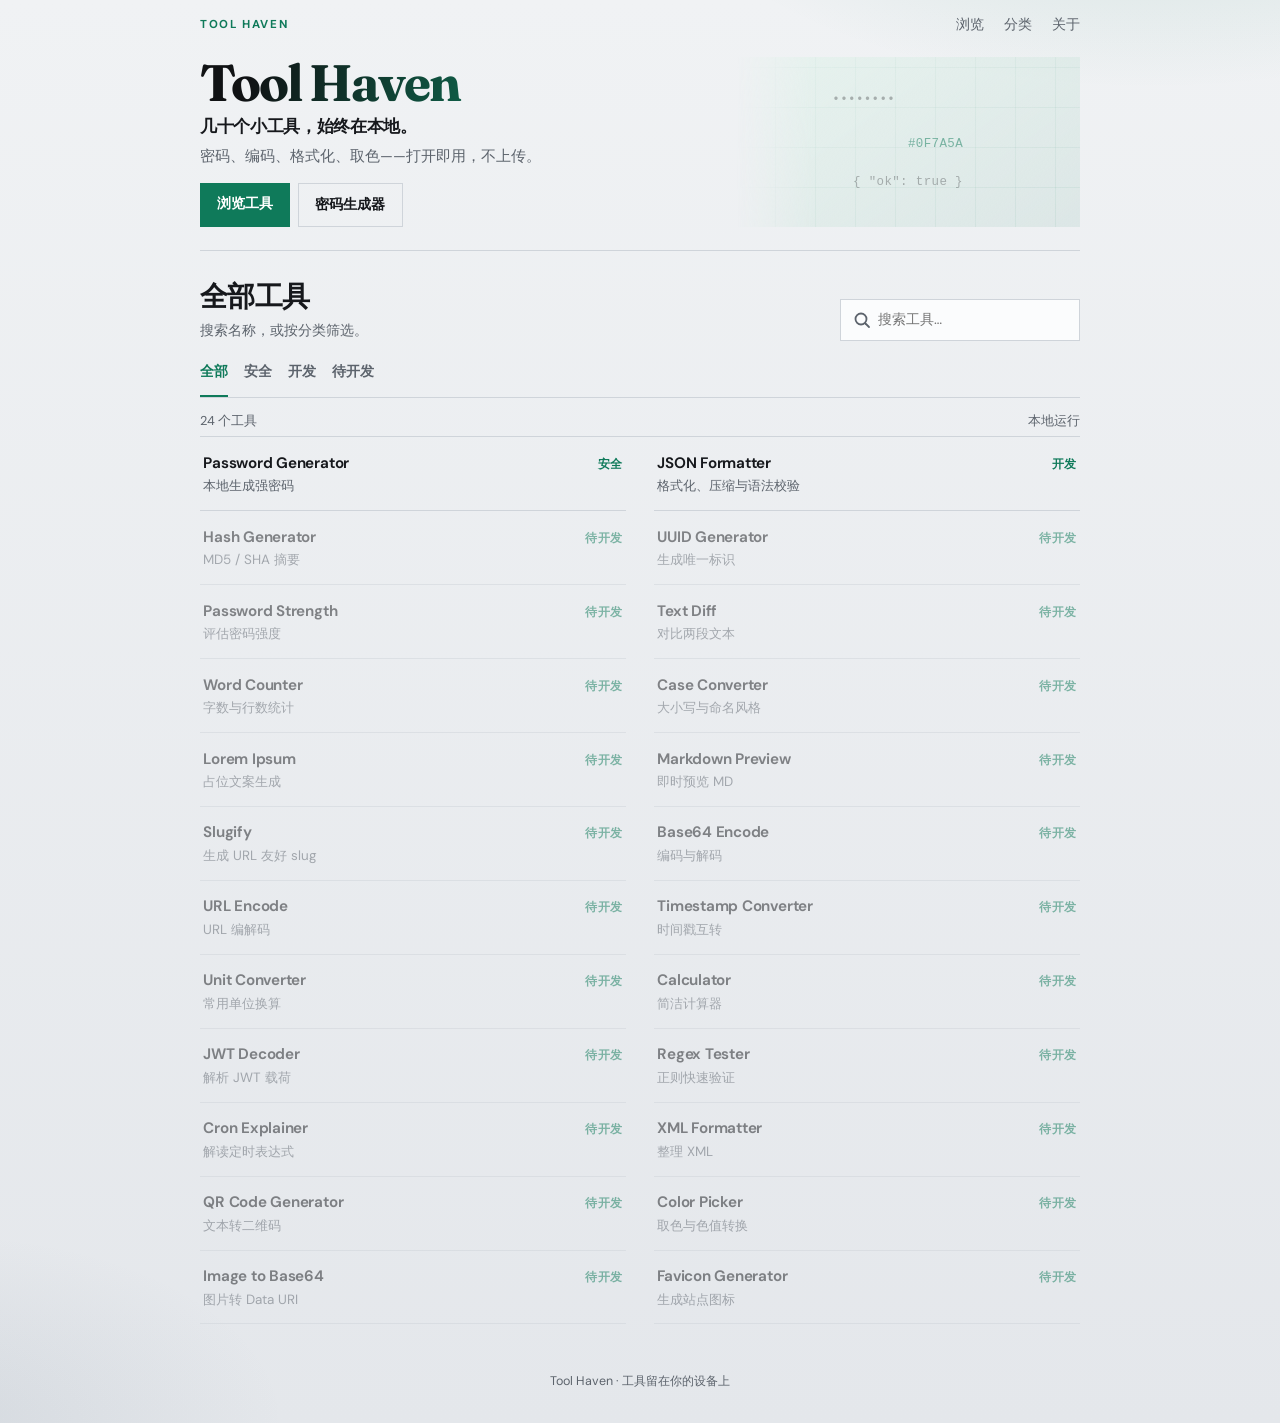
==== index.html @ 1731b3da "Initial commit: Tool Haven local utility suite. Ship homepage catalog with password generator and JS" ====
﻿<!DOCTYPE html>
<html lang="zh-CN">
<head>
  <meta charset="UTF-8" />
  <meta name="viewport" content="width=device-width, initial-scale=1" />
  <meta name="description" content="Tool Haven — 本地运行的小工具合集：密码生成、编码转换、格式化等。浏览器内完成，不上传数据。" />
  <title>Tool Haven — 本地小工具合集</title>
  <link rel="preconnect" href="https://fonts.googleapis.com" />
  <link rel="preconnect" href="https://fonts.gstatic.com" crossorigin />
  <link href="https://fonts.googleapis.com/css2?family=DM+Sans:opsz,wght@9..40,400;9..40,500;9..40,600;9..40,700&family=Fraunces:opsz,wght@9..144,500;9..144,600;9..144,700&display=swap" rel="stylesheet" />
  <style>
    :root {
      --bg: #f0f2f4;
      --bg-deep: #e4e7eb;
      --ink: #16181c;
      --muted: #5c636c;
      --line: #cfd4da;
      --surface: #fbfcfd;
      --accent: #0f7a5a;
      --accent-soft: #e3f3ec;
      --warn: #9a3b2f;
      --brand-grad: linear-gradient(105deg, #101214 10%, #0f7a5a 70%, #2bb88a 100%);
      --font-display: "Fraunces", Georgia, serif;
      --font-body: "DM Sans", "Segoe UI", sans-serif;
      --ease: cubic-bezier(0.22, 1, 0.36, 1);
      --max: 880px;
      --tool-max: 560px;
      --tool-max-wide: 880px;
    }

    * { box-sizing: border-box; }

    body {
      margin: 0;
      min-height: 100vh;
      font-family: var(--font-body);
      color: var(--ink);
      background:
        radial-gradient(900px 420px at 90% -10%, rgba(15, 122, 90, 0.14), transparent 55%),
        radial-gradient(700px 380px at -5% 100%, rgba(80, 100, 120, 0.1), transparent 50%),
        linear-gradient(180deg, var(--bg) 0%, var(--bg-deep) 100%);
      line-height: 1.5;
    }

    a { color: inherit; text-decoration: none; }

    .shell {
      width: min(100% - 2rem, var(--max));
      margin: 0 auto;
    }

    .shell--tool {
      width: min(100% - 2rem, var(--tool-max));
    }

    .shell--tool-wide {
      width: min(100% - 2rem, var(--tool-max-wide));
    }

    .nav {
      display: flex;
      align-items: center;
      justify-content: space-between;
      gap: 1rem;
      padding: 0.9rem 0 0.35rem;
    }

    .nav-brand {
      font-size: 0.72rem;
      font-weight: 700;
      letter-spacing: 0.14em;
      text-transform: uppercase;
      color: var(--accent);
    }

    .nav-links {
      display: flex;
      gap: 1.25rem;
      color: var(--muted);
      font-size: 0.88rem;
      font-weight: 500;
    }

    .nav-links a:hover { color: var(--ink); }

    .hero {
      display: grid;
      grid-template-columns: 1.2fr 0.8fr;
      gap: 1.25rem;
      align-items: center;
      padding: 1rem 0 1.4rem;
      border-bottom: 1px solid var(--line);
    }

    .hero-brand {
      margin: 0 0 0.35rem;
      font-family: var(--font-display);
      font-weight: 700;
      font-size: clamp(2.3rem, 5.2vw, 3.2rem);
      letter-spacing: -0.04em;
      line-height: 1;
      background: var(--brand-grad);
      -webkit-background-clip: text;
      background-clip: text;
      color: transparent;
    }

    .hero-line {
      margin: 0 0 0.4rem;
      font-size: 1.05rem;
      font-weight: 600;
      letter-spacing: -0.02em;
    }

    .hero-sub {
      margin: 0 0 0.95rem;
      max-width: 38ch;
      color: var(--muted);
      font-size: 0.92rem;
    }

    .cta-row {
      display: flex;
      flex-wrap: wrap;
      gap: 0.5rem;
    }

    .btn {
      appearance: none;
      border: 0;
      font-family: var(--font-body);
      font-weight: 600;
      font-size: 0.9rem;
      cursor: pointer;
      padding: 0.65rem 1.05rem;
      display: inline-block;
      transition: background 0.2s ease, border-color 0.2s ease, filter 0.15s ease, color 0.15s ease;
    }

    .btn-primary {
      background: var(--accent);
      color: #fff;
    }

    .btn-primary:hover { filter: brightness(0.93); }

    .btn-ghost {
      background: transparent;
      color: var(--ink);
      border: 1px solid var(--line);
    }

    .btn-ghost:hover {
      background: var(--accent-soft);
      border-color: rgba(15, 122, 90, 0.35);
    }

    .hero-visual {
      position: relative;
      min-height: 128px;
      align-self: stretch;
      pointer-events: none;
      background:
        linear-gradient(145deg, rgba(227, 243, 236, 0.7), rgba(15, 122, 90, 0.08)),
        repeating-linear-gradient(90deg, transparent, transparent 39px, rgba(15, 122, 90, 0.07) 39px, rgba(15, 122, 90, 0.07) 40px),
        repeating-linear-gradient(0deg, transparent, transparent 39px, rgba(15, 122, 90, 0.07) 39px, rgba(15, 122, 90, 0.07) 40px);
      mask-image: linear-gradient(90deg, transparent, #000 22%);
      -webkit-mask-image: linear-gradient(90deg, transparent, #000 22%);
    }

    .glyph {
      position: absolute;
      font-family: ui-monospace, Menlo, Consolas, monospace;
      font-size: 0.78rem;
      letter-spacing: 0.03em;
      color: rgba(22, 24, 28, 0.3);
    }

    .glyph-a { top: 20%; left: 28%; }
    .glyph-b { top: 46%; left: 50%; color: rgba(15, 122, 90, 0.5); }
    .glyph-c { top: 68%; left: 34%; }

    .catalog { padding: 1.5rem 0 3rem; }

    .catalog-head {
      display: flex;
      flex-wrap: wrap;
      align-items: end;
      justify-content: space-between;
      gap: 0.75rem 1.25rem;
      margin-bottom: 1rem;
    }

    .catalog-head h2 {
      margin: 0 0 0.2rem;
      font-family: var(--font-display);
      font-size: clamp(1.45rem, 2.8vw, 1.75rem);
      font-weight: 600;
      letter-spacing: -0.02em;
    }

    .catalog-head p {
      margin: 0;
      color: var(--muted);
      font-size: 0.9rem;
    }

    .search {
      width: min(100%, 240px);
      border: 1px solid var(--line);
      background: var(--surface);
      padding: 0.6rem 0.85rem 0.6rem 2.3rem;
      font: inherit;
      font-size: 0.9rem;
      color: var(--ink);
      outline: none;
      background-image: url("data:image/svg+xml,%3Csvg xmlns='http://www.w3.org/2000/svg' width='18' height='18' fill='none' stroke='%235c636c' stroke-width='1.8' stroke-linecap='round'%3E%3Ccircle cx='8' cy='8' r='5.5'/%3E%3Cpath d='M12.5 12.5 16 16'/%3E%3C/svg%3E");
      background-repeat: no-repeat;
      background-position: 0.75rem center;
    }

    .search:focus { border-color: var(--accent); }

    .filters {
      display: flex;
      flex-wrap: wrap;
      gap: 0.15rem 1rem;
      margin-bottom: 0.85rem;
      border-bottom: 1px solid var(--line);
      padding-bottom: 0.65rem;
    }

    .filter {
      appearance: none;
      border: 0;
      background: transparent;
      padding: 0.25rem 0;
      font: inherit;
      font-size: 0.88rem;
      font-weight: 600;
      color: var(--muted);
      cursor: pointer;
      position: relative;
    }

    .filter:hover { color: var(--ink); }
    .filter.is-active { color: var(--accent); }
    .filter.is-active::after {
      content: "";
      position: absolute;
      left: 0;
      right: 0;
      bottom: -0.65rem;
      height: 2px;
      background: var(--accent);
    }

    .meta {
      display: flex;
      justify-content: space-between;
      color: var(--muted);
      font-size: 0.8rem;
      margin-bottom: 0.35rem;
    }

    .tool-grid {
      display: grid;
      grid-template-columns: 1fr 1fr;
      column-gap: 1.75rem;
      border-top: 1px solid var(--line);
    }

    .tool {
      display: grid;
      grid-template-columns: 1fr auto;
      gap: 0.35rem 0.75rem;
      align-items: baseline;
      padding: 0.85rem 0.2rem;
      border-bottom: 1px solid var(--line);
      transition: background 0.15s ease, padding-left 0.2s var(--ease);
      cursor: pointer;
      background: transparent;
      border-left: 0;
      border-right: 0;
      border-top: 0;
      width: 100%;
      text-align: left;
      font: inherit;
      color: inherit;
    }

    .tool:hover {
      background: rgba(227, 243, 236, 0.65);
      padding-left: 0.4rem;
    }

    .tool.is-soon {
      opacity: 0.5;
      cursor: default;
      pointer-events: none;
    }

    .tool-name {
      font-weight: 650;
      font-size: 0.95rem;
      letter-spacing: -0.015em;
    }

    .tool-desc {
      display: block;
      margin-top: 0.1rem;
      color: var(--muted);
      font-size: 0.84rem;
    }

    .tool-cat {
      font-size: 0.72rem;
      font-weight: 600;
      letter-spacing: 0.04em;
      text-transform: uppercase;
      color: var(--accent);
      white-space: nowrap;
    }

    .empty {
      display: none;
      padding: 2rem 0;
      text-align: center;
      color: var(--muted);
      border-bottom: 1px solid var(--line);
      grid-column: 1 / -1;
    }

    .empty.is-on { display: block; }

    footer {
      padding: 0 0 2rem;
      color: var(--muted);
      font-size: 0.78rem;
      text-align: center;
    }

    /* —— Password tool view —— */
    .view { display: none; }
    .view.is-active { display: block; }

    .tool-hero {
      padding: 1.25rem 0 1.5rem;
    }

    .tool-hero h1 {
      font-family: var(--font-display);
      font-weight: 700;
      font-size: clamp(2rem, 6vw, 2.6rem);
      letter-spacing: -0.03em;
      line-height: 1.05;
      margin: 0.35rem 0 0.55rem;
    }

    .tool-hero p {
      margin: 0;
      color: var(--muted);
      max-width: 36ch;
    }

    .back-link {
      display: inline-block;
      font-size: 0.85rem;
      font-weight: 600;
      color: var(--accent);
      margin-bottom: 0.25rem;
    }

    .back-link:hover { text-decoration: underline; }

    .output-row {
      display: grid;
      grid-template-columns: 1fr auto;
      gap: 0.5rem;
      margin-bottom: 1.5rem;
    }

    #passwordOut {
      width: 100%;
      min-height: 3.25rem;
      padding: 0.85rem 1rem;
      border: 1px solid var(--line);
      background: var(--surface);
      color: var(--ink);
      font-family: ui-monospace, "SFMono-Regular", Menlo, Consolas, monospace;
      font-size: clamp(0.95rem, 2.6vw, 1.1rem);
      letter-spacing: 0.03em;
      outline: none;
    }

    #passwordOut:focus { border-color: var(--accent); }

    .btn-copy {
      padding: 0 1.1rem;
      background: var(--surface);
      color: var(--ink);
      border: 1px solid var(--line);
      min-width: 5.25rem;
    }

    .btn-copy:hover { background: var(--accent-soft); }

    .btn-copy.is-success {
      background: var(--accent-soft);
      color: var(--accent);
      border-color: rgba(15, 122, 90, 0.35);
    }

    .controls { display: grid; gap: 1.25rem; }

    .control { display: grid; gap: 0.5rem; }

    .control-label {
      display: flex;
      justify-content: space-between;
      align-items: baseline;
      gap: 1rem;
      font-size: 0.9rem;
      color: var(--muted);
    }

    .control-label strong {
      color: var(--ink);
      font-weight: 600;
      font-variant-numeric: tabular-nums;
    }

    input[type="range"] {
      -webkit-appearance: none;
      appearance: none;
      width: 100%;
      height: 0.35rem;
      background: var(--line);
      outline: none;
    }

    input[type="range"]::-webkit-slider-thumb {
      -webkit-appearance: none;
      appearance: none;
      width: 1.1rem;
      height: 1.1rem;
      border-radius: 50%;
      background: var(--accent);
      border: 0;
      cursor: pointer;
    }

    input[type="range"]::-moz-range-thumb {
      width: 1.1rem;
      height: 1.1rem;
      border-radius: 50%;
      background: var(--accent);
      border: 0;
      cursor: pointer;
    }

    .options {
      display: grid;
      grid-template-columns: 1fr 1fr;
      gap: 0.35rem 1.25rem;
    }

    .option {
      display: flex;
      align-items: center;
      gap: 0.55rem;
      padding: 0.4rem 0;
      cursor: pointer;
      user-select: none;
      font-size: 0.95rem;
    }

    .option input {
      width: 1rem;
      height: 1rem;
      accent-color: var(--accent);
      margin: 0;
    }

    .error {
      min-height: 1.25rem;
      margin: 0;
      color: var(--warn);
      font-size: 0.875rem;
      opacity: 0;
    }

    .error.is-visible { opacity: 1; }

    .btn-generate {
      width: 100%;
      padding: 0.95rem 1.25rem;
      background: var(--accent);
      color: #fff;
      font-size: 1rem;
    }

    .btn-generate:hover { filter: brightness(0.93); }

    .hint {
      margin: 1rem 0 0;
      color: var(--muted);
      font-size: 0.85rem;
    }

    .faq { margin-top: 2.5rem; padding-bottom: 2rem; }

    .faq h2 {
      font-family: var(--font-display);
      font-size: 1.4rem;
      margin: 0 0 0.75rem;
      font-weight: 600;
    }

    details {
      border-top: 1px solid var(--line);
      padding: 0.85rem 0;
    }

    details:last-of-type { border-bottom: 1px solid var(--line); }

    summary {
      cursor: pointer;
      font-weight: 600;
      list-style: none;
      display: flex;
      justify-content: space-between;
      gap: 1rem;
      align-items: center;
    }

    summary::-webkit-details-marker { display: none; }

    summary::after {
      content: "+";
      color: var(--accent);
      font-size: 1.15rem;
    }

    details[open] summary::after { transform: rotate(45deg); }

    details p {
      margin: 0.6rem 0 0;
      color: var(--muted);
      font-size: 0.95rem;
    }

    /* —— JSON tool —— */
    .json-status {
      display: flex;
      align-items: center;
      justify-content: space-between;
      gap: 0.75rem;
      margin-bottom: 0.75rem;
      padding: 0.65rem 0.85rem;
      border: 1px solid var(--line);
      background: var(--surface);
      font-size: 0.9rem;
      font-weight: 600;
    }

    .json-status[data-state="ok"] {
      border-color: rgba(15, 122, 90, 0.35);
      background: var(--accent-soft);
      color: var(--accent);
    }

    .json-status[data-state="bad"] {
      border-color: rgba(154, 59, 47, 0.35);
      background: #f8ecea;
      color: var(--warn);
    }

    .json-status[data-state="idle"] {
      color: var(--muted);
      font-weight: 500;
    }

    .json-status-msg {
      overflow: hidden;
      text-overflow: ellipsis;
      white-space: nowrap;
      min-width: 0;
    }

    #jsonInput {
      display: block;
      width: 100%;
      min-height: 280px;
      padding: 0.9rem 1rem;
      border: 1px solid var(--line);
      background: var(--surface);
      color: var(--ink);
      font-family: ui-monospace, "SFMono-Regular", Menlo, Consolas, monospace;
      font-size: 0.9rem;
      line-height: 1.45;
      resize: vertical;
      outline: none;
    }

    #jsonInput:focus { border-color: var(--accent); }

    .json-actions {
      display: flex;
      flex-wrap: wrap;
      gap: 0.5rem;
      margin-top: 0.85rem;
    }

    .json-actions .btn { padding: 0.6rem 0.95rem; }

    .visually-hidden {
      position: absolute;
      width: 1px;
      height: 1px;
      overflow: hidden;
      clip: rect(0, 0, 0, 0);
      white-space: nowrap;
    }

    @media (max-width: 640px) {
      .hero { grid-template-columns: 1fr; }
      .hero-visual { min-height: 88px; order: -1; }
      .nav-links { display: none; }
      .tool-grid { grid-template-columns: 1fr; column-gap: 0; }
      .output-row { grid-template-columns: 1fr; }
      .options { grid-template-columns: 1fr; }
    }
  </style>
</head>
<body>
  <!-- HOME -->
  <div class="view is-active" id="view-home" data-view="home">
    <div class="shell">
      <nav class="nav" aria-label="主导航">
        <a class="nav-brand" href="#home">Tool Haven</a>
        <div class="nav-links">
          <a href="#catalog">浏览</a>
          <a href="#catalog">分类</a>
          <a href="#about">关于</a>
        </div>
      </nav>

      <header class="hero">
        <div>
          <h1 class="hero-brand">Tool Haven</h1>
          <p class="hero-line">几十个小工具，始终在本地。</p>
          <p class="hero-sub">密码、编码、格式化、取色——打开即用，不上传。</p>
          <div class="cta-row">
            <a class="btn btn-primary" href="#catalog">浏览工具</a>
            <a class="btn btn-ghost" href="#tool-password">密码生成器</a>
          </div>
        </div>
        <div class="hero-visual" aria-hidden="true">
          <span class="glyph glyph-a">••••••••</span>
          <span class="glyph glyph-b">#0F7A5A</span>
          <span class="glyph glyph-c">{ "ok": true }</span>
        </div>
      </header>

      <section class="catalog" id="catalog" aria-labelledby="catalog-title">
        <div class="catalog-head">
          <div>
            <h2 id="catalog-title">全部工具</h2>
            <p>搜索名称，或按分类筛选。</p>
          </div>
          <label for="q" class="visually-hidden">搜索</label>
          <input class="search" id="q" type="search" placeholder="搜索工具…" autocomplete="off" />
        </div>

        <div class="filters" role="tablist" aria-label="分类">
          <button type="button" class="filter is-active" data-cat="all">全部</button>
          <button type="button" class="filter" data-cat="security">安全</button>
          <button type="button" class="filter" data-cat="dev">开发</button>
          <button type="button" class="filter" data-cat="pending">待开发</button>
        </div>

        <div class="meta">
          <span id="countLabel">24 个工具</span>
          <span>本地运行</span>
        </div>

        <div class="tool-grid" id="list"></div>
        <div class="empty" id="empty">没有匹配的工具，换个关键词试试。</div>
      </section>

      <footer id="about">Tool Haven · 工具留在你的设备上</footer>
    </div>
  </div>

  <!-- PASSWORD TOOL -->
  <div class="view" id="view-password" data-view="password" hidden>
    <div class="shell shell--tool">
      <header class="tool-hero">
        <a class="back-link" href="#home">← 返回首页</a>
        <h1>Password Generator</h1>
        <p>在浏览器本地生成强密码，不会上传到任何服务器。</p>
      </header>

      <main aria-labelledby="pw-heading">
        <h2 id="pw-heading" class="visually-hidden">密码生成器</h2>

        <div class="output-row">
          <label class="visually-hidden" for="passwordOut">生成的密码</label>
          <input id="passwordOut" type="text" readonly value="" spellcheck="false" autocomplete="off" placeholder="密码将显示在这里" />
          <button type="button" class="btn btn-copy" id="copyBtn">复制</button>
        </div>

        <div class="controls">
          <div class="control">
            <div class="control-label">
              <span>长度</span>
              <strong id="lengthValue">16</strong>
            </div>
            <input type="range" id="length" min="4" max="32" value="16" aria-label="密码长度" />
          </div>

          <fieldset class="control" style="border:0;margin:0;padding:0;">
            <legend class="control-label" style="padding:0;">字符集</legend>
            <div class="options">
              <label class="option"><input type="checkbox" id="uppercase" checked /><span>大写</span></label>
              <label class="option"><input type="checkbox" id="lowercase" checked /><span>小写</span></label>
              <label class="option"><input type="checkbox" id="numbers" checked /><span>数字</span></label>
              <label class="option"><input type="checkbox" id="symbols" checked /><span>符号</span></label>
            </div>
          </fieldset>

          <div>
            <p class="error" id="error" role="alert"></p>
            <button type="button" class="btn btn-generate" id="generateBtn">生成密码</button>
          </div>
        </div>

        <p class="hint">使用 <code>crypto.getRandomValues</code> 生成安全随机数。</p>
      </main>

      <section class="faq">
        <h2>常见问题</h2>
        <details>
          <summary>密码会发送到服务器吗？</summary>
          <p>不会。生成与复制都在你的浏览器本地完成。</p>
        </details>
        <details>
          <summary>建议用多长？</summary>
          <p>一般账号建议 16 位以上，并混用多种字符集；每个网站使用不同密码。</p>
        </details>
      </section>
    </div>
  </div>

  <!-- JSON TOOL -->
  <div class="view" id="view-json" data-view="json" hidden>
    <div class="shell shell--tool-wide">
      <header class="tool-hero">
        <a class="back-link" href="#home">← 返回首页</a>
        <h1>JSON Formatter</h1>
        <p>本地格式化、压缩与语法校验，数据不离开浏览器。</p>
      </header>

      <main aria-labelledby="json-heading">
        <h2 id="json-heading" class="visually-hidden">JSON 格式化</h2>

        <div class="json-status" id="jsonStatus" data-state="idle" aria-live="polite">
          <span class="json-status-msg" id="jsonStatusMsg">请输入 JSON</span>
        </div>

        <label class="visually-hidden" for="jsonInput">JSON 内容</label>
        <textarea id="jsonInput" spellcheck="false" placeholder='在此粘贴 JSON… 例如 {"hello":"world"}'></textarea>

        <div class="json-actions">
          <button type="button" class="btn btn-ghost" id="jsonValidateBtn">校验</button>
          <button type="button" class="btn btn-primary" id="jsonFormatBtn">格式化</button>
          <button type="button" class="btn btn-ghost" id="jsonMinifyBtn">压缩</button>
          <button type="button" class="btn btn-ghost" id="jsonCopyBtn">复制</button>
          <button type="button" class="btn btn-ghost" id="jsonClearBtn">清空</button>
        </div>

        <p class="hint">仅支持标准 JSON（双引号、无尾逗号）。使用 <code>JSON.parse</code> 本地校验。</p>
      </main>

      <section class="faq">
        <h2>常见问题</h2>
        <details>
          <summary>数据会上传吗？</summary>
          <p>不会。解析与格式化都在浏览器本地完成。</p>
        </details>
        <details>
          <summary>为什么单引号或尾逗号算非法？</summary>
          <p>那是 JavaScript 对象写法，不是标准 JSON。接口与多数配置只接受标准 JSON。</p>
        </details>
        <details>
          <summary>空白算不算非法？</summary>
          <p>仅空白视为未输入，显示「请输入 JSON」，不报非法。</p>
        </details>
      </section>
    </div>
  </div>

  <script>
    (function () {
      var ROUTE_PREFIX = "tool-";
      var TITLE_HOME = "Tool Haven — 本地小工具合集";
      var TITLES = {
        password: "Tool Haven — Password Generator",
        json: "Tool Haven — JSON Formatter",
      };

      var tools = [
        { name: "Password Generator", desc: "本地生成强密码", cat: "security", live: true, route: "password" },
        { name: "JSON Formatter", desc: "格式化、压缩与语法校验", cat: "dev", live: true, route: "json" },
        { name: "Hash Generator", desc: "MD5 / SHA 摘要", cat: "pending" },
        { name: "UUID Generator", desc: "生成唯一标识", cat: "pending" },
        { name: "Password Strength", desc: "评估密码强度", cat: "pending" },
        { name: "Text Diff", desc: "对比两段文本", cat: "pending" },
        { name: "Word Counter", desc: "字数与行数统计", cat: "pending" },
        { name: "Case Converter", desc: "大小写与命名风格", cat: "pending" },
        { name: "Lorem Ipsum", desc: "占位文案生成", cat: "pending" },
        { name: "Markdown Preview", desc: "即时预览 MD", cat: "pending" },
        { name: "Slugify", desc: "生成 URL 友好 slug", cat: "pending" },
        { name: "Base64 Encode", desc: "编码与解码", cat: "pending" },
        { name: "URL Encode", desc: "URL 编解码", cat: "pending" },
        { name: "Timestamp Converter", desc: "时间戳互转", cat: "pending" },
        { name: "Unit Converter", desc: "常用单位换算", cat: "pending" },
        { name: "Calculator", desc: "简洁计算器", cat: "pending" },
        { name: "JWT Decoder", desc: "解析 JWT 载荷", cat: "pending" },
        { name: "Regex Tester", desc: "正则快速验证", cat: "pending" },
        { name: "Cron Explainer", desc: "解读定时表达式", cat: "pending" },
        { name: "XML Formatter", desc: "整理 XML", cat: "pending" },
        { name: "QR Code Generator", desc: "文本转二维码", cat: "pending" },
        { name: "Color Picker", desc: "取色与色值转换", cat: "pending" },
        { name: "Image to Base64", desc: "图片转 Data URI", cat: "pending" },
        { name: "Favicon Generator", desc: "生成站点图标", cat: "pending" },
      ];

      var labels = {
        security: "安全",
        dev: "开发",
        pending: "待开发",
      };

      var list = document.getElementById("list");
      var empty = document.getElementById("empty");
      var countLabel = document.getElementById("countLabel");
      var q = document.getElementById("q");
      var filters = Array.prototype.slice.call(document.querySelectorAll(".filter"));
      var views = {
        home: document.getElementById("view-home"),
        password: document.getElementById("view-password"),
        json: document.getElementById("view-json"),
      };
      var activeCat = "all";
      var passwordReady = false;
      var jsonReady = false;

      function routeHref(id) {
        return "#" + ROUTE_PREFIX + id;
      }

      function currentRoute() {
        var raw = (location.hash || "").replace(/^#/, "");
        if (raw === "password") return "password";
        if (raw === "json") return "json";
        if (raw.indexOf(ROUTE_PREFIX) === 0) {
          var id = raw.slice(ROUTE_PREFIX.length);
          if (views[id]) return id;
        }
        return "home";
      }

      function showView(name) {
        Object.keys(views).forEach(function (key) {
          var on = key === name;
          views[key].classList.toggle("is-active", on);
          views[key].hidden = !on;
        });
        document.title = TITLES[name] || TITLE_HOME;
        if (name === "password") ensurePasswordTool();
        if (name === "json") ensureJsonTool();
        if (name !== "home") window.scrollTo(0, 0);
      }

      function route() {
        showView(currentRoute());
      }

      function render() {
        var query = q.value.trim().toLowerCase();
        var filtered = tools.filter(function (t) {
          var hay = (t.name + " " + t.desc + " " + (labels[t.cat] || "")).toLowerCase();
          var catOk = activeCat === "all" || t.cat === activeCat;
          return catOk && (!query || hay.indexOf(query) !== -1);
        });

        countLabel.textContent = filtered.length + " 个工具";
        list.innerHTML = "";
        empty.classList.toggle("is-on", filtered.length === 0);
        if (!filtered.length) {
          list.appendChild(empty);
          return;
        }

        filtered.forEach(function (t) {
          var el = document.createElement(t.live ? "a" : "button");
          el.className = "tool" + (t.live ? "" : " is-soon");
          if (t.live && t.route) {
            el.href = routeHref(t.route);
          } else {
            el.type = "button";
            el.disabled = true;
          }
          el.innerHTML =
            '<div><span class="tool-name">' + t.name + "</span>" +
            '<span class="tool-desc">' + t.desc + "</span></div>" +
            '<span class="tool-cat">' + labels[t.cat] + "</span>";
          list.appendChild(el);
        });
      }

      filters.forEach(function (btn) {
        btn.addEventListener("click", function () {
          activeCat = btn.getAttribute("data-cat");
          filters.forEach(function (b) {
            b.classList.toggle("is-active", b === btn);
          });
          render();
        });
      });

      q.addEventListener("input", render);

      function ensurePasswordTool() {
        if (passwordReady) return;
        passwordReady = true;

        var UPPER = "ABCDEFGHIJKLMNOPQRSTUVWXYZ";
        var LOWER = "abcdefghijklmnopqrstuvwxyz";
        var NUMBERS = "0123456789";
        var SYMBOLS = "!@#$%^&*()-_=+[]{}|;:,.<>?/~";

        var lengthInput = document.getElementById("length");
        var lengthValue = document.getElementById("lengthValue");
        var passwordInput = document.getElementById("passwordOut");
        var generateBtn = document.getElementById("generateBtn");
        var copyBtn = document.getElementById("copyBtn");
        var errorEl = document.getElementById("error");
        var charsetToggles = {
          uppercase: document.getElementById("uppercase"),
          lowercase: document.getElementById("lowercase"),
          numbers: document.getElementById("numbers"),
          symbols: document.getElementById("symbols"),
        };
        var copyResetTimer = null;

        function setError(message) {
          errorEl.textContent = message || "";
          errorEl.classList.toggle("is-visible", Boolean(message));
        }

        function getCharset() {
          var pool = "";
          if (charsetToggles.uppercase.checked) pool += UPPER;
          if (charsetToggles.lowercase.checked) pool += LOWER;
          if (charsetToggles.numbers.checked) pool += NUMBERS;
          if (charsetToggles.symbols.checked) pool += SYMBOLS;
          return pool;
        }

        function secureRandomIndex(maxExclusive) {
          if (!window.crypto || typeof window.crypto.getRandomValues !== "function") {
            throw new Error("当前浏览器无法使用安全随机数。");
          }
          var limit = Math.floor(0x100000000 / maxExclusive) * maxExclusive;
          var buf = new Uint32Array(1);
          var value;
          do {
            window.crypto.getRandomValues(buf);
            value = buf[0];
          } while (value >= limit);
          return value % maxExclusive;
        }

        function generatePassword(length, pool) {
          var result = "";
          for (var i = 0; i < length; i += 1) {
            result += pool[secureRandomIndex(pool.length)];
          }
          return result;
        }

        function syncLengthDisplay() {
          lengthValue.textContent = lengthInput.value;
        }

        function onGenerate() {
          setError("");
          var pool = getCharset();
          if (!pool) {
            passwordInput.value = "";
            setError("请至少选择一种字符集。");
            return;
          }
          try {
            passwordInput.value = generatePassword(Number(lengthInput.value), pool);
          } catch (err) {
            passwordInput.value = "";
            setError(err.message || "生成失败。");
          }
        }

        async function onCopy() {
          var value = passwordInput.value;
          if (!value) {
            setError("请先生成密码再复制。");
            return;
          }
          try {
            if (navigator.clipboard && navigator.clipboard.writeText) {
              await navigator.clipboard.writeText(value);
            } else {
              passwordInput.focus();
              passwordInput.select();
              if (!document.execCommand("copy")) throw new Error("copy failed");
            }
            copyBtn.textContent = "已复制";
            copyBtn.classList.add("is-success");
            clearTimeout(copyResetTimer);
            copyResetTimer = setTimeout(function () {
              copyBtn.textContent = "复制";
              copyBtn.classList.remove("is-success");
            }, 1600);
            setError("");
          } catch (_) {
            setError("复制失败，请手动选择密码复制。");
          }
        }

        lengthInput.addEventListener("input", syncLengthDisplay);
        generateBtn.addEventListener("click", onGenerate);
        copyBtn.addEventListener("click", onCopy);
        Object.keys(charsetToggles).forEach(function (key) {
          charsetToggles[key].addEventListener("change", function () {
            if (getCharset()) setError("");
          });
        });

        syncLengthDisplay();
        onGenerate();
      }

      function ensureJsonTool() {
        if (jsonReady) return;
        jsonReady = true;

        var input = document.getElementById("jsonInput");
        var statusEl = document.getElementById("jsonStatus");
        var statusMsg = document.getElementById("jsonStatusMsg");
        var validateBtn = document.getElementById("jsonValidateBtn");
        var formatBtn = document.getElementById("jsonFormatBtn");
        var minifyBtn = document.getElementById("jsonMinifyBtn");
        var copyBtn = document.getElementById("jsonCopyBtn");
        var clearBtn = document.getElementById("jsonClearBtn");
        var debounceTimer = null;
        var copyResetTimer = null;

        function truncate(text, max) {
          if (!text) return "";
          text = String(text);
          return text.length > max ? text.slice(0, max - 1) + "…" : text;
        }

        function setStatus(state, message) {
          statusEl.setAttribute("data-state", state);
          statusMsg.textContent = message;
        }

        function parseInput() {
          var raw = input.value;
          if (!raw.trim()) {
            return { ok: false, empty: true };
          }
          try {
            return { ok: true, empty: false, value: JSON.parse(raw) };
          } catch (err) {
            return {
              ok: false,
              empty: false,
              error: truncate(err && err.message ? err.message : "解析失败", 120),
            };
          }
        }

        function validate() {
          var result = parseInput();
          if (result.empty) {
            setStatus("idle", "请输入 JSON");
            return result;
          }
          if (result.ok) {
            setStatus("ok", "合法 JSON");
          } else {
            setStatus("bad", "非法 JSON：" + result.error);
          }
          return result;
        }

        function onFormat() {
          var result = parseInput();
          if (result.empty) {
            setStatus("idle", "请输入 JSON");
            return;
          }
          if (!result.ok) {
            setStatus("bad", "非法 JSON：" + result.error + "（请先修复后再格式化）");
            return;
          }
          input.value = JSON.stringify(result.value, null, 2);
          setStatus("ok", "已格式化 · 合法 JSON");
        }

        function onMinify() {
          var result = parseInput();
          if (result.empty) {
            setStatus("idle", "请输入 JSON");
            return;
          }
          if (!result.ok) {
            setStatus("bad", "非法 JSON：" + result.error + "（请先修复后再压缩）");
            return;
          }
          input.value = JSON.stringify(result.value);
          setStatus("ok", "已压缩 · 合法 JSON");
        }

        async function onCopy() {
          var value = input.value;
          if (!value) {
            setStatus("idle", "没有可复制的内容");
            return;
          }
          try {
            if (navigator.clipboard && navigator.clipboard.writeText) {
              await navigator.clipboard.writeText(value);
            } else {
              input.focus();
              input.select();
              if (!document.execCommand("copy")) throw new Error("copy failed");
            }
            var prev = copyBtn.textContent;
            copyBtn.textContent = "已复制";
            copyBtn.classList.add("is-success");
            clearTimeout(copyResetTimer);
            copyResetTimer = setTimeout(function () {
              copyBtn.textContent = prev;
              copyBtn.classList.remove("is-success");
            }, 1600);
            validate();
          } catch (_) {
            setStatus("bad", "复制失败，请手动选择内容复制");
          }
        }

        function onClear() {
          input.value = "";
          setStatus("idle", "请输入 JSON");
          input.focus();
        }

        function scheduleValidate() {
          clearTimeout(debounceTimer);
          debounceTimer = setTimeout(validate, 300);
        }

        validateBtn.addEventListener("click", validate);
        formatBtn.addEventListener("click", onFormat);
        minifyBtn.addEventListener("click", onMinify);
        copyBtn.addEventListener("click", onCopy);
        clearBtn.addEventListener("click", onClear);
        input.addEventListener("input", scheduleValidate);
        validate();
      }

      window.addEventListener("hashchange", route);
      render();
      route();
    })();
  </script>
</body>
</html>
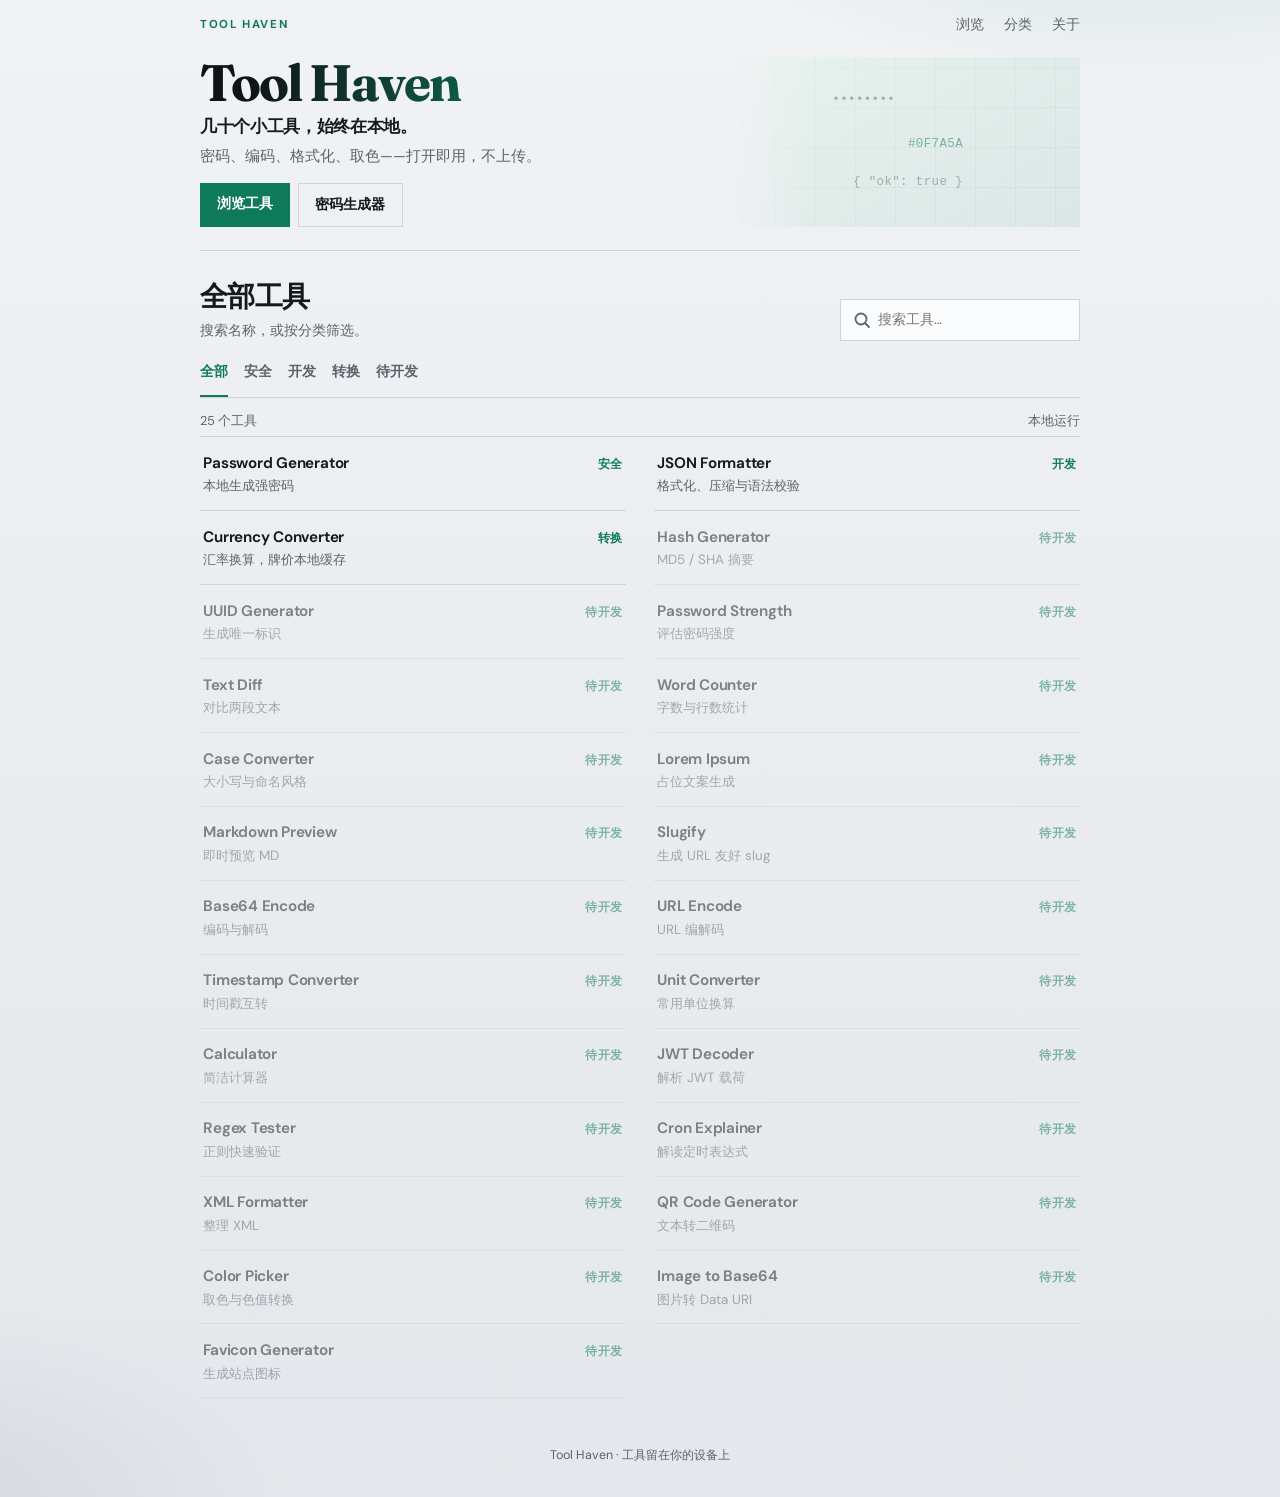
==== commit 6899e9ca: "Add currency converter and polish JSON action buttons. Fetch Frankfurter rates with localStorage cac" ====
--- a/index.html
+++ b/index.html
@@ -3,8 +3,10 @@
 <head>
   <meta charset="UTF-8" />
   <meta name="viewport" content="width=device-width, initial-scale=1" />
-  <meta name="description" content="Tool Haven — 本地运行的小工具合集：密码生成、编码转换、格式化等。浏览器内完成，不上传数据。" />
+  <meta name="description" content="Tool Haven — 本地运行的小工具合集：密码生成、JSON 格式化、汇率转换等。浏览器内完成，不上传敏感数据。" />
   <title>Tool Haven — 本地小工具合集</title>
+  <script async src="https://pagead2.googlesyndication.com/pagead/js/adsbygoogle.js?client=ca-pub-4072143748973107"
+     crossorigin="anonymous"></script>
   <link rel="preconnect" href="https://fonts.googleapis.com" />
   <link rel="preconnect" href="https://fonts.gstatic.com" crossorigin />
   <link href="https://fonts.googleapis.com/css2?family=DM+Sans:opsz,wght@9..40,400;9..40,500;9..40,600;9..40,700&family=Fraunces:opsz,wght@9..144,500;9..144,600;9..144,700&display=swap" rel="stylesheet" />
@@ -614,6 +616,70 @@
 
     .json-actions .btn { padding: 0.6rem 0.95rem; }
 
+    .fx-panel {
+      display: grid;
+      gap: 0.85rem;
+    }
+
+    .fx-row {
+      display: grid;
+      grid-template-columns: 1fr auto;
+      gap: 0.5rem;
+      align-items: stretch;
+    }
+
+    .fx-row input[type="text"],
+    .fx-row input[type="number"],
+    .fx-row select {
+      width: 100%;
+      min-height: 3.1rem;
+      padding: 0.75rem 0.9rem;
+      border: 1px solid var(--line);
+      background: var(--surface);
+      color: var(--ink);
+      font-family: var(--font-body);
+      font-size: 1.05rem;
+      outline: none;
+    }
+
+    .fx-row input:focus,
+    .fx-row select:focus {
+      border-color: var(--accent);
+    }
+
+    .fx-row select {
+      min-width: 7.5rem;
+      cursor: pointer;
+    }
+
+    .fx-swap-wrap {
+      display: flex;
+      justify-content: center;
+    }
+
+    .fx-meta {
+      display: flex;
+      flex-wrap: wrap;
+      align-items: center;
+      justify-content: space-between;
+      gap: 0.65rem 1rem;
+      margin-top: 0.35rem;
+      color: var(--muted);
+      font-size: 0.88rem;
+    }
+
+    .fx-meta[data-state="loading"] { color: var(--muted); }
+    .fx-meta[data-state="ok"] { color: var(--muted); }
+    .fx-meta[data-state="stale"] { color: #8a6a2f; }
+    .fx-meta[data-state="bad"] { color: var(--warn); }
+
+    .fx-actions {
+      display: flex;
+      flex-wrap: wrap;
+      gap: 0.5rem;
+      margin-top: 0.25rem;
+    }
+
     .visually-hidden {
       position: absolute;
       width: 1px;
@@ -630,6 +696,8 @@
       .tool-grid { grid-template-columns: 1fr; column-gap: 0; }
       .output-row { grid-template-columns: 1fr; }
       .options { grid-template-columns: 1fr; }
+      .fx-row { grid-template-columns: 1fr; }
+      .fx-row select { min-width: 0; }
     }
   </style>
 </head>
@@ -677,6 +745,7 @@
           <button type="button" class="filter is-active" data-cat="all">全部</button>
           <button type="button" class="filter" data-cat="security">安全</button>
           <button type="button" class="filter" data-cat="dev">开发</button>
+          <button type="button" class="filter" data-cat="convert">转换</button>
           <button type="button" class="filter" data-cat="pending">待开发</button>
         </div>
 
@@ -774,7 +843,7 @@
 
         <div class="json-actions">
           <button type="button" class="btn btn-ghost" id="jsonValidateBtn">校验</button>
-          <button type="button" class="btn btn-primary" id="jsonFormatBtn">格式化</button>
+          <button type="button" class="btn btn-ghost" id="jsonFormatBtn">格式化</button>
           <button type="button" class="btn btn-ghost" id="jsonMinifyBtn">压缩</button>
           <button type="button" class="btn btn-ghost" id="jsonCopyBtn">复制</button>
           <button type="button" class="btn btn-ghost" id="jsonClearBtn">清空</button>
@@ -801,6 +870,67 @@
     </div>
   </div>
 
+  <!-- CURRENCY TOOL -->
+  <div class="view" id="view-currency" data-view="currency" hidden>
+    <div class="shell shell--tool">
+      <header class="tool-hero">
+        <a class="back-link" href="#home">← 返回首页</a>
+        <h1>Currency Converter</h1>
+        <p>金额本地换算；仅在需要时拉取公开汇率表并缓存到本机。</p>
+      </header>
+
+      <main aria-labelledby="fx-heading">
+        <h2 id="fx-heading" class="visually-hidden">汇率转换</h2>
+
+        <div class="fx-panel">
+          <div class="fx-row">
+            <label class="visually-hidden" for="fxAmountFrom">源金额</label>
+            <input id="fxAmountFrom" type="text" inputmode="decimal" value="100" autocomplete="off" />
+            <label class="visually-hidden" for="fxFrom">源货币</label>
+            <select id="fxFrom" aria-label="源货币"></select>
+          </div>
+
+          <div class="fx-swap-wrap">
+            <button type="button" class="btn btn-ghost" id="fxSwapBtn" aria-label="互换货币">⇄ 互换</button>
+          </div>
+
+          <div class="fx-row">
+            <label class="visually-hidden" for="fxAmountTo">目标金额</label>
+            <input id="fxAmountTo" type="text" inputmode="decimal" value="" autocomplete="off" />
+            <label class="visually-hidden" for="fxTo">目标货币</label>
+            <select id="fxTo" aria-label="目标货币"></select>
+          </div>
+        </div>
+
+        <div class="fx-meta" id="fxMeta" data-state="loading" aria-live="polite">
+          <span id="fxMetaText">正在获取汇率…</span>
+        </div>
+
+        <div class="fx-actions">
+          <button type="button" class="btn btn-primary" id="fxRefreshBtn">刷新汇率</button>
+        </div>
+
+        <p class="hint">数据来源 <a href="https://www.frankfurter.app/" target="_blank" rel="noopener noreferrer">Frankfurter</a>（欧央行参考汇率）。金额不会上传。</p>
+      </main>
+
+      <section class="faq">
+        <h2>常见问题</h2>
+        <details>
+          <summary>金额会上传吗？</summary>
+          <p>不会。换算在浏览器本地完成。网站只会请求公开汇率接口获取牌价。</p>
+        </details>
+        <details>
+          <summary>汇率多久更新一次？</summary>
+          <p>首次打开或缓存超过 12 小时会自动拉取；也可点击「刷新汇率」。牌价基于欧央行，非银行实时成交价。</p>
+        </details>
+        <details>
+          <summary>离线能用吗？</summary>
+          <p>若本机已有缓存汇率，可继续换算并提示数据可能过期；无缓存且无法联网时会显示错误。</p>
+        </details>
+      </section>
+    </div>
+  </div>
+
   <script>
     (function () {
       var ROUTE_PREFIX = "tool-";
@@ -808,11 +938,13 @@
       var TITLES = {
         password: "Tool Haven — Password Generator",
         json: "Tool Haven — JSON Formatter",
+        currency: "Tool Haven — Currency Converter",
       };
 
       var tools = [
         { name: "Password Generator", desc: "本地生成强密码", cat: "security", live: true, route: "password" },
         { name: "JSON Formatter", desc: "格式化、压缩与语法校验", cat: "dev", live: true, route: "json" },
+        { name: "Currency Converter", desc: "汇率换算，牌价本地缓存", cat: "convert", live: true, route: "currency" },
         { name: "Hash Generator", desc: "MD5 / SHA 摘要", cat: "pending" },
         { name: "UUID Generator", desc: "生成唯一标识", cat: "pending" },
         { name: "Password Strength", desc: "评估密码强度", cat: "pending" },
@@ -840,6 +972,7 @@
       var labels = {
         security: "安全",
         dev: "开发",
+        convert: "转换",
         pending: "待开发",
       };
 
@@ -852,10 +985,12 @@
         home: document.getElementById("view-home"),
         password: document.getElementById("view-password"),
         json: document.getElementById("view-json"),
+        currency: document.getElementById("view-currency"),
       };
       var activeCat = "all";
       var passwordReady = false;
       var jsonReady = false;
+      var currencyReady = false;
 
       function routeHref(id) {
         return "#" + ROUTE_PREFIX + id;
@@ -865,6 +1000,7 @@
         var raw = (location.hash || "").replace(/^#/, "");
         if (raw === "password") return "password";
         if (raw === "json") return "json";
+        if (raw === "currency") return "currency";
         if (raw.indexOf(ROUTE_PREFIX) === 0) {
           var id = raw.slice(ROUTE_PREFIX.length);
           if (views[id]) return id;
@@ -881,6 +1017,7 @@
         document.title = TITLES[name] || TITLE_HOME;
         if (name === "password") ensurePasswordTool();
         if (name === "json") ensureJsonTool();
+        if (name === "currency") ensureCurrencyTool();
         if (name !== "home") window.scrollTo(0, 0);
       }
 
@@ -1064,8 +1201,17 @@
         var minifyBtn = document.getElementById("jsonMinifyBtn");
         var copyBtn = document.getElementById("jsonCopyBtn");
         var clearBtn = document.getElementById("jsonClearBtn");
+        var actionBtns = [validateBtn, formatBtn, minifyBtn, copyBtn, clearBtn];
         var debounceTimer = null;
         var copyResetTimer = null;
+
+        function setActiveAction(activeBtn) {
+          actionBtns.forEach(function (btn) {
+            var on = btn === activeBtn;
+            btn.classList.toggle("btn-primary", on);
+            btn.classList.toggle("btn-ghost", !on);
+          });
+        }
 
         function truncate(text, max) {
           if (!text) return "";
@@ -1175,13 +1321,294 @@
           debounceTimer = setTimeout(validate, 300);
         }
 
-        validateBtn.addEventListener("click", validate);
-        formatBtn.addEventListener("click", onFormat);
-        minifyBtn.addEventListener("click", onMinify);
-        copyBtn.addEventListener("click", onCopy);
-        clearBtn.addEventListener("click", onClear);
+        validateBtn.addEventListener("click", function () {
+          setActiveAction(validateBtn);
+          validate();
+        });
+        formatBtn.addEventListener("click", function () {
+          setActiveAction(formatBtn);
+          onFormat();
+        });
+        minifyBtn.addEventListener("click", function () {
+          setActiveAction(minifyBtn);
+          onMinify();
+        });
+        copyBtn.addEventListener("click", function () {
+          setActiveAction(copyBtn);
+          onCopy();
+        });
+        clearBtn.addEventListener("click", function () {
+          setActiveAction(clearBtn);
+          onClear();
+        });
         input.addEventListener("input", scheduleValidate);
         validate();
+      }
+
+      function ensureCurrencyTool() {
+        if (currencyReady) return;
+        currencyReady = true;
+
+        var CACHE_KEY = "tool-haven-fx-v1";
+        var CACHE_TTL_MS = 12 * 60 * 60 * 1000;
+        var API_URLS = [
+          "https://api.frankfurter.app/latest?from=USD",
+          "https://frankfurter.app/latest?from=USD",
+        ];
+        var CURRENCIES = [
+          { code: "USD", name: "美元" },
+          { code: "CNY", name: "人民币" },
+          { code: "EUR", name: "欧元" },
+          { code: "JPY", name: "日元" },
+          { code: "HKD", name: "港币" },
+          { code: "GBP", name: "英镑" },
+          { code: "AUD", name: "澳元" },
+          { code: "CAD", name: "加元" },
+          { code: "SGD", name: "新加坡元" },
+          { code: "KRW", name: "韩元" },
+          { code: "CHF", name: "瑞士法郎" },
+          { code: "THB", name: "泰铢" },
+          { code: "INR", name: "印度卢比" },
+          { code: "NZD", name: "新西兰元" },
+        ];
+
+        var amountFrom = document.getElementById("fxAmountFrom");
+        var amountTo = document.getElementById("fxAmountTo");
+        var selectFrom = document.getElementById("fxFrom");
+        var selectTo = document.getElementById("fxTo");
+        var swapBtn = document.getElementById("fxSwapBtn");
+        var refreshBtn = document.getElementById("fxRefreshBtn");
+        var metaEl = document.getElementById("fxMeta");
+        var metaText = document.getElementById("fxMetaText");
+
+        var table = null;
+        var editing = "from";
+        var syncing = false;
+
+        function fillSelects() {
+          var html = CURRENCIES.map(function (c) {
+            return '<option value="' + c.code + '">' + c.code + " · " + c.name + "</option>";
+          }).join("");
+          selectFrom.innerHTML = html;
+          selectTo.innerHTML = html;
+          selectFrom.value = "USD";
+          selectTo.value = "CNY";
+        }
+
+        function setMeta(state, message) {
+          metaEl.setAttribute("data-state", state);
+          metaText.textContent = message;
+        }
+
+        function readCache() {
+          try {
+            var raw = localStorage.getItem(CACHE_KEY);
+            if (!raw) return null;
+            var data = JSON.parse(raw);
+            if (!data || !data.rates || !data.fetchedAt) return null;
+            return data;
+          } catch (_) {
+            return null;
+          }
+        }
+
+        function writeCache(data) {
+          try {
+            localStorage.setItem(CACHE_KEY, JSON.stringify(data));
+          } catch (_) {}
+        }
+
+        function isFresh(data) {
+          return data && Date.now() - data.fetchedAt < CACHE_TTL_MS;
+        }
+
+        function formatTime(ts) {
+          try {
+            return new Date(ts).toLocaleString("zh-CN", {
+              month: "numeric",
+              day: "numeric",
+              hour: "2-digit",
+              minute: "2-digit",
+            });
+          } catch (_) {
+            return "";
+          }
+        }
+
+        function parseAmount(text) {
+          if (text == null) return NaN;
+          var cleaned = String(text).trim().replace(/,/g, "");
+          if (!cleaned) return NaN;
+          var n = Number(cleaned);
+          return Number.isFinite(n) ? n : NaN;
+        }
+
+        function formatAmount(n) {
+          if (!Number.isFinite(n)) return "";
+          var abs = Math.abs(n);
+          var digits = abs >= 1000 ? 2 : abs >= 1 ? 4 : 6;
+          var s = n.toFixed(digits);
+          s = s.replace(/\.?0+$/, "");
+          if (s === "-0") s = "0";
+          return s;
+        }
+
+        function getRate(code) {
+          if (!table || !table.rates) return null;
+          if (code === table.base) return 1;
+          var r = table.rates[code];
+          return typeof r === "number" && r > 0 ? r : null;
+        }
+
+        function convert(amount, from, to) {
+          var rFrom = getRate(from);
+          var rTo = getRate(to);
+          if (rFrom == null || rTo == null) return NaN;
+          return amount * (rTo / rFrom);
+        }
+
+        function unitRateText() {
+          var from = selectFrom.value;
+          var to = selectTo.value;
+          var one = convert(1, from, to);
+          if (!Number.isFinite(one)) return "";
+          return "1 " + from + " ≈ " + formatAmount(one) + " " + to;
+        }
+
+        function clearResult() {
+          syncing = true;
+          if (editing === "from") amountTo.value = "";
+          else amountFrom.value = "";
+          syncing = false;
+        }
+
+        function failMessage() {
+          if (location.protocol === "file:") {
+            return "本地 file 打开无法请求汇率接口。请用本地服务器或访问 https://logispect.github.io/#tool-currency";
+          }
+          return "无法获取汇率，请检查网络后重试。";
+        }
+
+        function updateMetaOk(stale) {
+          var unit = unitRateText();
+          var when = formatTime(table.fetchedAt);
+          var datePart = table.date ? "牌价日 " + table.date : "";
+          var parts = [unit];
+          if (datePart) parts.push(datePart);
+          if (when) parts.push((stale ? "缓存于 " : "更新于 ") + when);
+          if (stale) parts.push("可能已过期");
+          setMeta(stale ? "stale" : "ok", parts.filter(Boolean).join(" · "));
+        }
+
+        function recalc() {
+          if (!table) {
+            clearResult();
+            return;
+          }
+          syncing = true;
+          if (editing === "from") {
+            var a = parseAmount(amountFrom.value);
+            amountTo.value = Number.isFinite(a) ? formatAmount(convert(a, selectFrom.value, selectTo.value)) : "";
+          } else {
+            var b = parseAmount(amountTo.value);
+            amountFrom.value = Number.isFinite(b) ? formatAmount(convert(b, selectTo.value, selectFrom.value)) : "";
+          }
+          syncing = false;
+          updateMetaOk(!isFresh(table));
+        }
+
+        async function fetchRates() {
+          setMeta("loading", "正在获取汇率…");
+          refreshBtn.disabled = true;
+          try {
+            for (var i = 0; i < API_URLS.length; i += 1) {
+              try {
+                var res = await fetch(API_URLS[i], { cache: "no-store" });
+                if (!res.ok) throw new Error("HTTP " + res.status);
+                var json = await res.json();
+                if (!json || !json.rates) throw new Error("无效响应");
+                var rates = Object.assign({}, json.rates);
+                rates[json.base || "USD"] = 1;
+                table = {
+                  base: json.base || "USD",
+                  date: json.date || "",
+                  rates: rates,
+                  fetchedAt: Date.now(),
+                };
+                writeCache(table);
+                recalc();
+                return;
+              } catch (_) {}
+            }
+
+            var cached = readCache();
+            if (cached) {
+              table = cached;
+              recalc();
+              setMeta(
+                "stale",
+                unitRateText() +
+                  " · 网络失败，使用缓存（" +
+                  formatTime(cached.fetchedAt) +
+                  "）"
+              );
+              return;
+            }
+
+            table = null;
+            clearResult();
+            setMeta("bad", failMessage());
+          } finally {
+            refreshBtn.disabled = false;
+          }
+        }
+
+        async function ensureRates(force) {
+          var cached = readCache();
+          if (!force && cached && isFresh(cached)) {
+            table = cached;
+            recalc();
+            return;
+          }
+          if (!force && cached) {
+            table = cached;
+            recalc();
+          }
+          await fetchRates();
+        }
+
+        fillSelects();
+
+        amountFrom.addEventListener("input", function () {
+          if (syncing) return;
+          editing = "from";
+          recalc();
+        });
+        amountTo.addEventListener("input", function () {
+          if (syncing) return;
+          editing = "to";
+          recalc();
+        });
+        selectFrom.addEventListener("change", function () {
+          editing = "from";
+          recalc();
+        });
+        selectTo.addEventListener("change", function () {
+          editing = "from";
+          recalc();
+        });
+        swapBtn.addEventListener("click", function () {
+          var cf = selectFrom.value;
+          selectFrom.value = selectTo.value;
+          selectTo.value = cf;
+          editing = "from";
+          recalc();
+        });
+        refreshBtn.addEventListener("click", function () {
+          ensureRates(true);
+        });
+
+        ensureRates(false);
       }
 
       window.addEventListener("hashchange", route);
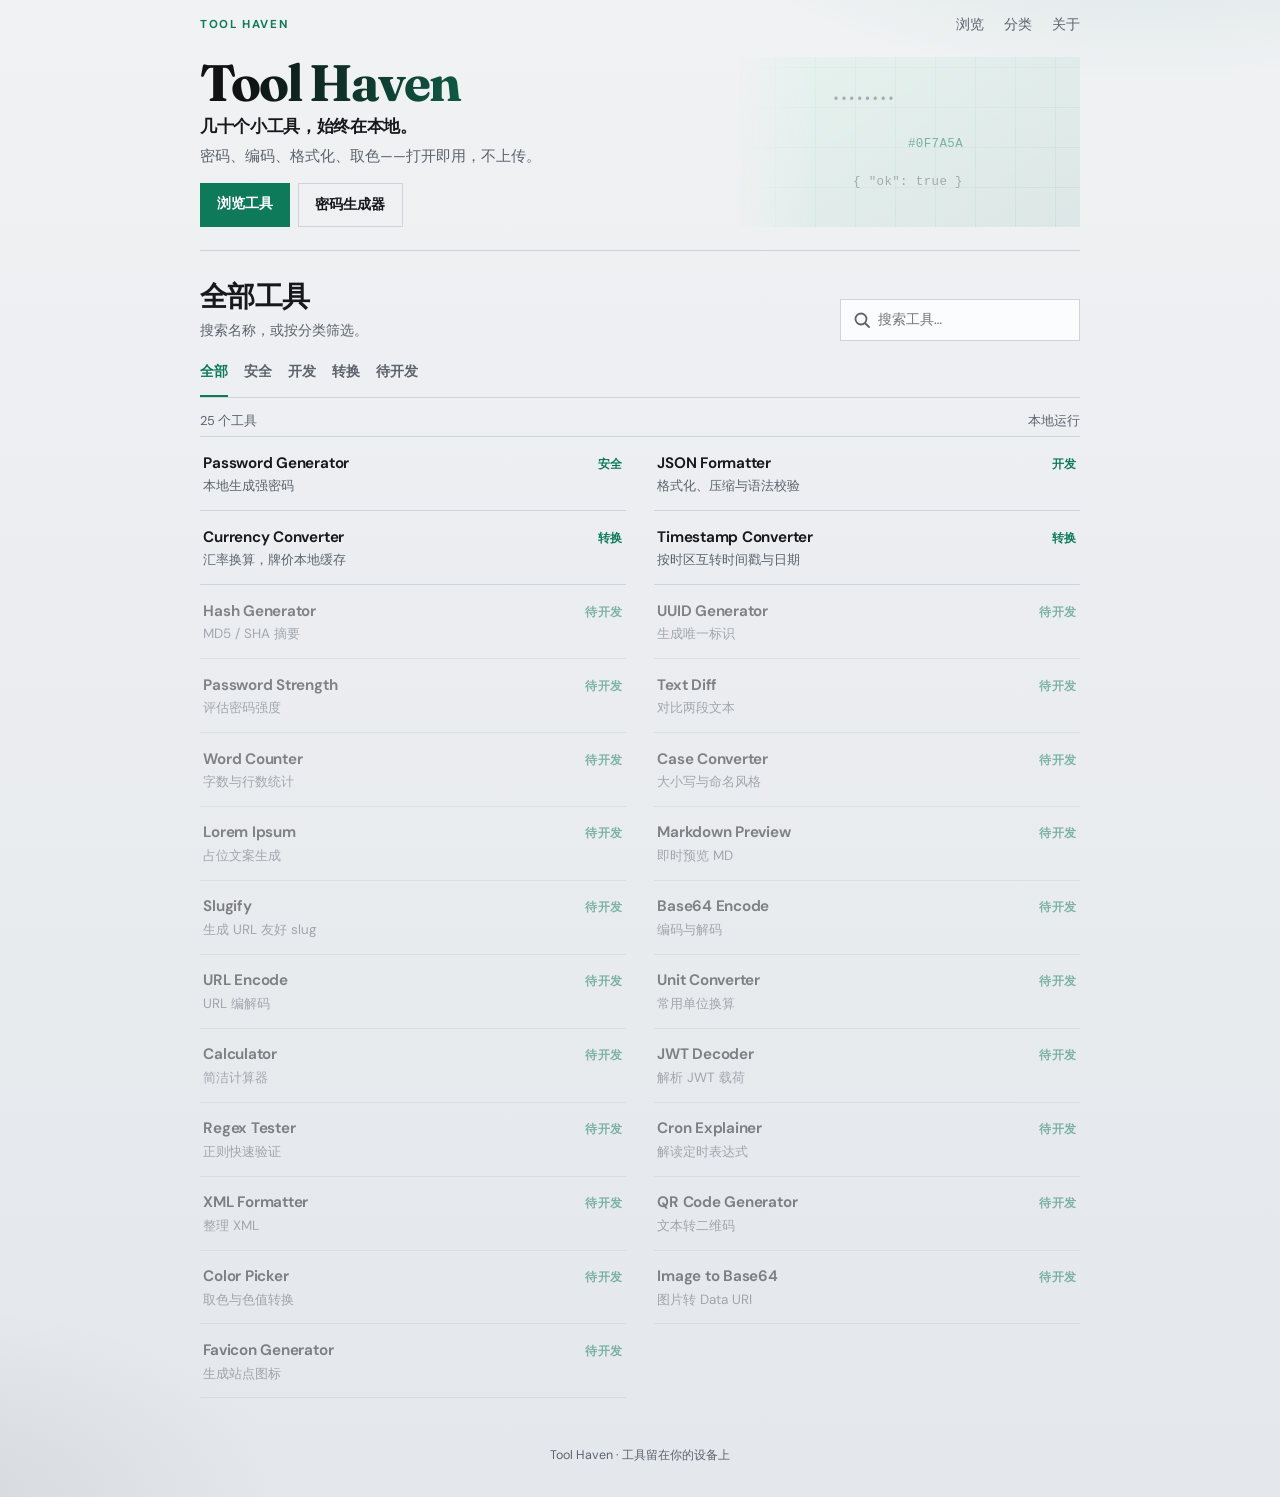
==== commit 71dc2937: "Split tools into pages and add timestamp converter." ====
--- a/index.html
+++ b/index.html
@@ -10,941 +10,89 @@
   <link rel="preconnect" href="https://fonts.googleapis.com" />
   <link rel="preconnect" href="https://fonts.gstatic.com" crossorigin />
   <link href="https://fonts.googleapis.com/css2?family=DM+Sans:opsz,wght@9..40,400;9..40,500;9..40,600;9..40,700&family=Fraunces:opsz,wght@9..144,500;9..144,600;9..144,700&display=swap" rel="stylesheet" />
-  <style>
-    :root {
-      --bg: #f0f2f4;
-      --bg-deep: #e4e7eb;
-      --ink: #16181c;
-      --muted: #5c636c;
-      --line: #cfd4da;
-      --surface: #fbfcfd;
-      --accent: #0f7a5a;
-      --accent-soft: #e3f3ec;
-      --warn: #9a3b2f;
-      --brand-grad: linear-gradient(105deg, #101214 10%, #0f7a5a 70%, #2bb88a 100%);
-      --font-display: "Fraunces", Georgia, serif;
-      --font-body: "DM Sans", "Segoe UI", sans-serif;
-      --ease: cubic-bezier(0.22, 1, 0.36, 1);
-      --max: 880px;
-      --tool-max: 560px;
-      --tool-max-wide: 880px;
-    }
-
-    * { box-sizing: border-box; }
-
-    body {
-      margin: 0;
-      min-height: 100vh;
-      font-family: var(--font-body);
-      color: var(--ink);
-      background:
-        radial-gradient(900px 420px at 90% -10%, rgba(15, 122, 90, 0.14), transparent 55%),
-        radial-gradient(700px 380px at -5% 100%, rgba(80, 100, 120, 0.1), transparent 50%),
-        linear-gradient(180deg, var(--bg) 0%, var(--bg-deep) 100%);
-      line-height: 1.5;
-    }
-
-    a { color: inherit; text-decoration: none; }
-
-    .shell {
-      width: min(100% - 2rem, var(--max));
-      margin: 0 auto;
-    }
-
-    .shell--tool {
-      width: min(100% - 2rem, var(--tool-max));
-    }
-
-    .shell--tool-wide {
-      width: min(100% - 2rem, var(--tool-max-wide));
-    }
-
-    .nav {
-      display: flex;
-      align-items: center;
-      justify-content: space-between;
-      gap: 1rem;
-      padding: 0.9rem 0 0.35rem;
-    }
-
-    .nav-brand {
-      font-size: 0.72rem;
-      font-weight: 700;
-      letter-spacing: 0.14em;
-      text-transform: uppercase;
-      color: var(--accent);
-    }
-
-    .nav-links {
-      display: flex;
-      gap: 1.25rem;
-      color: var(--muted);
-      font-size: 0.88rem;
-      font-weight: 500;
-    }
-
-    .nav-links a:hover { color: var(--ink); }
-
-    .hero {
-      display: grid;
-      grid-template-columns: 1.2fr 0.8fr;
-      gap: 1.25rem;
-      align-items: center;
-      padding: 1rem 0 1.4rem;
-      border-bottom: 1px solid var(--line);
-    }
-
-    .hero-brand {
-      margin: 0 0 0.35rem;
-      font-family: var(--font-display);
-      font-weight: 700;
-      font-size: clamp(2.3rem, 5.2vw, 3.2rem);
-      letter-spacing: -0.04em;
-      line-height: 1;
-      background: var(--brand-grad);
-      -webkit-background-clip: text;
-      background-clip: text;
-      color: transparent;
-    }
-
-    .hero-line {
-      margin: 0 0 0.4rem;
-      font-size: 1.05rem;
-      font-weight: 600;
-      letter-spacing: -0.02em;
-    }
-
-    .hero-sub {
-      margin: 0 0 0.95rem;
-      max-width: 38ch;
-      color: var(--muted);
-      font-size: 0.92rem;
-    }
-
-    .cta-row {
-      display: flex;
-      flex-wrap: wrap;
-      gap: 0.5rem;
-    }
-
-    .btn {
-      appearance: none;
-      border: 0;
-      font-family: var(--font-body);
-      font-weight: 600;
-      font-size: 0.9rem;
-      cursor: pointer;
-      padding: 0.65rem 1.05rem;
-      display: inline-block;
-      transition: background 0.2s ease, border-color 0.2s ease, filter 0.15s ease, color 0.15s ease;
-    }
-
-    .btn-primary {
-      background: var(--accent);
-      color: #fff;
-    }
-
-    .btn-primary:hover { filter: brightness(0.93); }
-
-    .btn-ghost {
-      background: transparent;
-      color: var(--ink);
-      border: 1px solid var(--line);
-    }
-
-    .btn-ghost:hover {
-      background: var(--accent-soft);
-      border-color: rgba(15, 122, 90, 0.35);
-    }
-
-    .hero-visual {
-      position: relative;
-      min-height: 128px;
-      align-self: stretch;
-      pointer-events: none;
-      background:
-        linear-gradient(145deg, rgba(227, 243, 236, 0.7), rgba(15, 122, 90, 0.08)),
-        repeating-linear-gradient(90deg, transparent, transparent 39px, rgba(15, 122, 90, 0.07) 39px, rgba(15, 122, 90, 0.07) 40px),
-        repeating-linear-gradient(0deg, transparent, transparent 39px, rgba(15, 122, 90, 0.07) 39px, rgba(15, 122, 90, 0.07) 40px);
-      mask-image: linear-gradient(90deg, transparent, #000 22%);
-      -webkit-mask-image: linear-gradient(90deg, transparent, #000 22%);
-    }
-
-    .glyph {
-      position: absolute;
-      font-family: ui-monospace, Menlo, Consolas, monospace;
-      font-size: 0.78rem;
-      letter-spacing: 0.03em;
-      color: rgba(22, 24, 28, 0.3);
-    }
-
-    .glyph-a { top: 20%; left: 28%; }
-    .glyph-b { top: 46%; left: 50%; color: rgba(15, 122, 90, 0.5); }
-    .glyph-c { top: 68%; left: 34%; }
-
-    .catalog { padding: 1.5rem 0 3rem; }
-
-    .catalog-head {
-      display: flex;
-      flex-wrap: wrap;
-      align-items: end;
-      justify-content: space-between;
-      gap: 0.75rem 1.25rem;
-      margin-bottom: 1rem;
-    }
-
-    .catalog-head h2 {
-      margin: 0 0 0.2rem;
-      font-family: var(--font-display);
-      font-size: clamp(1.45rem, 2.8vw, 1.75rem);
-      font-weight: 600;
-      letter-spacing: -0.02em;
-    }
-
-    .catalog-head p {
-      margin: 0;
-      color: var(--muted);
-      font-size: 0.9rem;
-    }
-
-    .search {
-      width: min(100%, 240px);
-      border: 1px solid var(--line);
-      background: var(--surface);
-      padding: 0.6rem 0.85rem 0.6rem 2.3rem;
-      font: inherit;
-      font-size: 0.9rem;
-      color: var(--ink);
-      outline: none;
-      background-image: url("data:image/svg+xml,%3Csvg xmlns='http://www.w3.org/2000/svg' width='18' height='18' fill='none' stroke='%235c636c' stroke-width='1.8' stroke-linecap='round'%3E%3Ccircle cx='8' cy='8' r='5.5'/%3E%3Cpath d='M12.5 12.5 16 16'/%3E%3C/svg%3E");
-      background-repeat: no-repeat;
-      background-position: 0.75rem center;
-    }
-
-    .search:focus { border-color: var(--accent); }
-
-    .filters {
-      display: flex;
-      flex-wrap: wrap;
-      gap: 0.15rem 1rem;
-      margin-bottom: 0.85rem;
-      border-bottom: 1px solid var(--line);
-      padding-bottom: 0.65rem;
-    }
-
-    .filter {
-      appearance: none;
-      border: 0;
-      background: transparent;
-      padding: 0.25rem 0;
-      font: inherit;
-      font-size: 0.88rem;
-      font-weight: 600;
-      color: var(--muted);
-      cursor: pointer;
-      position: relative;
-    }
-
-    .filter:hover { color: var(--ink); }
-    .filter.is-active { color: var(--accent); }
-    .filter.is-active::after {
-      content: "";
-      position: absolute;
-      left: 0;
-      right: 0;
-      bottom: -0.65rem;
-      height: 2px;
-      background: var(--accent);
-    }
-
-    .meta {
-      display: flex;
-      justify-content: space-between;
-      color: var(--muted);
-      font-size: 0.8rem;
-      margin-bottom: 0.35rem;
-    }
-
-    .tool-grid {
-      display: grid;
-      grid-template-columns: 1fr 1fr;
-      column-gap: 1.75rem;
-      border-top: 1px solid var(--line);
-    }
-
-    .tool {
-      display: grid;
-      grid-template-columns: 1fr auto;
-      gap: 0.35rem 0.75rem;
-      align-items: baseline;
-      padding: 0.85rem 0.2rem;
-      border-bottom: 1px solid var(--line);
-      transition: background 0.15s ease, padding-left 0.2s var(--ease);
-      cursor: pointer;
-      background: transparent;
-      border-left: 0;
-      border-right: 0;
-      border-top: 0;
-      width: 100%;
-      text-align: left;
-      font: inherit;
-      color: inherit;
-    }
-
-    .tool:hover {
-      background: rgba(227, 243, 236, 0.65);
-      padding-left: 0.4rem;
-    }
-
-    .tool.is-soon {
-      opacity: 0.5;
-      cursor: default;
-      pointer-events: none;
-    }
-
-    .tool-name {
-      font-weight: 650;
-      font-size: 0.95rem;
-      letter-spacing: -0.015em;
-    }
-
-    .tool-desc {
-      display: block;
-      margin-top: 0.1rem;
-      color: var(--muted);
-      font-size: 0.84rem;
-    }
-
-    .tool-cat {
-      font-size: 0.72rem;
-      font-weight: 600;
-      letter-spacing: 0.04em;
-      text-transform: uppercase;
-      color: var(--accent);
-      white-space: nowrap;
-    }
-
-    .empty {
-      display: none;
-      padding: 2rem 0;
-      text-align: center;
-      color: var(--muted);
-      border-bottom: 1px solid var(--line);
-      grid-column: 1 / -1;
-    }
-
-    .empty.is-on { display: block; }
-
-    footer {
-      padding: 0 0 2rem;
-      color: var(--muted);
-      font-size: 0.78rem;
-      text-align: center;
-    }
-
-    /* —— Password tool view —— */
-    .view { display: none; }
-    .view.is-active { display: block; }
-
-    .tool-hero {
-      padding: 1.25rem 0 1.5rem;
-    }
-
-    .tool-hero h1 {
-      font-family: var(--font-display);
-      font-weight: 700;
-      font-size: clamp(2rem, 6vw, 2.6rem);
-      letter-spacing: -0.03em;
-      line-height: 1.05;
-      margin: 0.35rem 0 0.55rem;
-    }
-
-    .tool-hero p {
-      margin: 0;
-      color: var(--muted);
-      max-width: 36ch;
-    }
-
-    .back-link {
-      display: inline-block;
-      font-size: 0.85rem;
-      font-weight: 600;
-      color: var(--accent);
-      margin-bottom: 0.25rem;
-    }
-
-    .back-link:hover { text-decoration: underline; }
-
-    .output-row {
-      display: grid;
-      grid-template-columns: 1fr auto;
-      gap: 0.5rem;
-      margin-bottom: 1.5rem;
-    }
-
-    #passwordOut {
-      width: 100%;
-      min-height: 3.25rem;
-      padding: 0.85rem 1rem;
-      border: 1px solid var(--line);
-      background: var(--surface);
-      color: var(--ink);
-      font-family: ui-monospace, "SFMono-Regular", Menlo, Consolas, monospace;
-      font-size: clamp(0.95rem, 2.6vw, 1.1rem);
-      letter-spacing: 0.03em;
-      outline: none;
-    }
-
-    #passwordOut:focus { border-color: var(--accent); }
-
-    .btn-copy {
-      padding: 0 1.1rem;
-      background: var(--surface);
-      color: var(--ink);
-      border: 1px solid var(--line);
-      min-width: 5.25rem;
-    }
-
-    .btn-copy:hover { background: var(--accent-soft); }
-
-    .btn-copy.is-success {
-      background: var(--accent-soft);
-      color: var(--accent);
-      border-color: rgba(15, 122, 90, 0.35);
-    }
-
-    .controls { display: grid; gap: 1.25rem; }
-
-    .control { display: grid; gap: 0.5rem; }
-
-    .control-label {
-      display: flex;
-      justify-content: space-between;
-      align-items: baseline;
-      gap: 1rem;
-      font-size: 0.9rem;
-      color: var(--muted);
-    }
-
-    .control-label strong {
-      color: var(--ink);
-      font-weight: 600;
-      font-variant-numeric: tabular-nums;
-    }
-
-    input[type="range"] {
-      -webkit-appearance: none;
-      appearance: none;
-      width: 100%;
-      height: 0.35rem;
-      background: var(--line);
-      outline: none;
-    }
-
-    input[type="range"]::-webkit-slider-thumb {
-      -webkit-appearance: none;
-      appearance: none;
-      width: 1.1rem;
-      height: 1.1rem;
-      border-radius: 50%;
-      background: var(--accent);
-      border: 0;
-      cursor: pointer;
-    }
-
-    input[type="range"]::-moz-range-thumb {
-      width: 1.1rem;
-      height: 1.1rem;
-      border-radius: 50%;
-      background: var(--accent);
-      border: 0;
-      cursor: pointer;
-    }
-
-    .options {
-      display: grid;
-      grid-template-columns: 1fr 1fr;
-      gap: 0.35rem 1.25rem;
-    }
-
-    .option {
-      display: flex;
-      align-items: center;
-      gap: 0.55rem;
-      padding: 0.4rem 0;
-      cursor: pointer;
-      user-select: none;
-      font-size: 0.95rem;
-    }
-
-    .option input {
-      width: 1rem;
-      height: 1rem;
-      accent-color: var(--accent);
-      margin: 0;
-    }
-
-    .error {
-      min-height: 1.25rem;
-      margin: 0;
-      color: var(--warn);
-      font-size: 0.875rem;
-      opacity: 0;
-    }
-
-    .error.is-visible { opacity: 1; }
-
-    .btn-generate {
-      width: 100%;
-      padding: 0.95rem 1.25rem;
-      background: var(--accent);
-      color: #fff;
-      font-size: 1rem;
-    }
-
-    .btn-generate:hover { filter: brightness(0.93); }
-
-    .hint {
-      margin: 1rem 0 0;
-      color: var(--muted);
-      font-size: 0.85rem;
-    }
-
-    .faq { margin-top: 2.5rem; padding-bottom: 2rem; }
-
-    .faq h2 {
-      font-family: var(--font-display);
-      font-size: 1.4rem;
-      margin: 0 0 0.75rem;
-      font-weight: 600;
-    }
-
-    details {
-      border-top: 1px solid var(--line);
-      padding: 0.85rem 0;
-    }
-
-    details:last-of-type { border-bottom: 1px solid var(--line); }
-
-    summary {
-      cursor: pointer;
-      font-weight: 600;
-      list-style: none;
-      display: flex;
-      justify-content: space-between;
-      gap: 1rem;
-      align-items: center;
-    }
-
-    summary::-webkit-details-marker { display: none; }
-
-    summary::after {
-      content: "+";
-      color: var(--accent);
-      font-size: 1.15rem;
-    }
-
-    details[open] summary::after { transform: rotate(45deg); }
-
-    details p {
-      margin: 0.6rem 0 0;
-      color: var(--muted);
-      font-size: 0.95rem;
-    }
-
-    /* —— JSON tool —— */
-    .json-status {
-      display: flex;
-      align-items: center;
-      justify-content: space-between;
-      gap: 0.75rem;
-      margin-bottom: 0.75rem;
-      padding: 0.65rem 0.85rem;
-      border: 1px solid var(--line);
-      background: var(--surface);
-      font-size: 0.9rem;
-      font-weight: 600;
-    }
-
-    .json-status[data-state="ok"] {
-      border-color: rgba(15, 122, 90, 0.35);
-      background: var(--accent-soft);
-      color: var(--accent);
-    }
-
-    .json-status[data-state="bad"] {
-      border-color: rgba(154, 59, 47, 0.35);
-      background: #f8ecea;
-      color: var(--warn);
-    }
-
-    .json-status[data-state="idle"] {
-      color: var(--muted);
-      font-weight: 500;
-    }
-
-    .json-status-msg {
-      overflow: hidden;
-      text-overflow: ellipsis;
-      white-space: nowrap;
-      min-width: 0;
-    }
-
-    #jsonInput {
-      display: block;
-      width: 100%;
-      min-height: 280px;
-      padding: 0.9rem 1rem;
-      border: 1px solid var(--line);
-      background: var(--surface);
-      color: var(--ink);
-      font-family: ui-monospace, "SFMono-Regular", Menlo, Consolas, monospace;
-      font-size: 0.9rem;
-      line-height: 1.45;
-      resize: vertical;
-      outline: none;
-    }
-
-    #jsonInput:focus { border-color: var(--accent); }
-
-    .json-actions {
-      display: flex;
-      flex-wrap: wrap;
-      gap: 0.5rem;
-      margin-top: 0.85rem;
-    }
-
-    .json-actions .btn { padding: 0.6rem 0.95rem; }
-
-    .fx-panel {
-      display: grid;
-      gap: 0.85rem;
-    }
-
-    .fx-row {
-      display: grid;
-      grid-template-columns: 1fr auto;
-      gap: 0.5rem;
-      align-items: stretch;
-    }
-
-    .fx-row input[type="text"],
-    .fx-row input[type="number"],
-    .fx-row select {
-      width: 100%;
-      min-height: 3.1rem;
-      padding: 0.75rem 0.9rem;
-      border: 1px solid var(--line);
-      background: var(--surface);
-      color: var(--ink);
-      font-family: var(--font-body);
-      font-size: 1.05rem;
-      outline: none;
-    }
-
-    .fx-row input:focus,
-    .fx-row select:focus {
-      border-color: var(--accent);
-    }
-
-    .fx-row select {
-      min-width: 7.5rem;
-      cursor: pointer;
-    }
-
-    .fx-swap-wrap {
-      display: flex;
-      justify-content: center;
-    }
-
-    .fx-meta {
-      display: flex;
-      flex-wrap: wrap;
-      align-items: center;
-      justify-content: space-between;
-      gap: 0.65rem 1rem;
-      margin-top: 0.35rem;
-      color: var(--muted);
-      font-size: 0.88rem;
-    }
-
-    .fx-meta[data-state="loading"] { color: var(--muted); }
-    .fx-meta[data-state="ok"] { color: var(--muted); }
-    .fx-meta[data-state="stale"] { color: #8a6a2f; }
-    .fx-meta[data-state="bad"] { color: var(--warn); }
-
-    .fx-actions {
-      display: flex;
-      flex-wrap: wrap;
-      gap: 0.5rem;
-      margin-top: 0.25rem;
-    }
-
-    .visually-hidden {
-      position: absolute;
-      width: 1px;
-      height: 1px;
-      overflow: hidden;
-      clip: rect(0, 0, 0, 0);
-      white-space: nowrap;
-    }
-
-    @media (max-width: 640px) {
-      .hero { grid-template-columns: 1fr; }
-      .hero-visual { min-height: 88px; order: -1; }
-      .nav-links { display: none; }
-      .tool-grid { grid-template-columns: 1fr; column-gap: 0; }
-      .output-row { grid-template-columns: 1fr; }
-      .options { grid-template-columns: 1fr; }
-      .fx-row { grid-template-columns: 1fr; }
-      .fx-row select { min-width: 0; }
-    }
-  </style>
+  <link rel="stylesheet" href="css/app.css" />
 </head>
 <body>
-  <!-- HOME -->
-  <div class="view is-active" id="view-home" data-view="home">
-    <div class="shell">
-      <nav class="nav" aria-label="主导航">
-        <a class="nav-brand" href="#home">Tool Haven</a>
-        <div class="nav-links">
-          <a href="#catalog">浏览</a>
-          <a href="#catalog">分类</a>
-          <a href="#about">关于</a>
+  <script>
+    (function () {
+      var map = {
+        "tool-password": "tools/password.html",
+        "password": "tools/password.html",
+        "tool-json": "tools/json.html",
+        "json": "tools/json.html",
+        "tool-currency": "tools/currency.html",
+        "currency": "tools/currency.html",
+        "tool-timestamp": "tools/timestamp.html",
+        "timestamp": "tools/timestamp.html"
+      };
+      var h = (location.hash || "").replace(/^#/, "");
+      if (map[h]) location.replace(map[h]);
+    })();
+  </script>
+  <div class="shell">
+    <nav class="nav" aria-label="主导航">
+      <a class="nav-brand" href="index.html">Tool Haven</a>
+      <div class="nav-links">
+        <a href="#catalog">浏览</a>
+        <a href="#catalog">分类</a>
+        <a href="#about">关于</a>
+      </div>
+    </nav>
+
+    <header class="hero">
+      <div>
+        <h1 class="hero-brand">Tool Haven</h1>
+        <p class="hero-line">几十个小工具，始终在本地。</p>
+        <p class="hero-sub">密码、编码、格式化、取色——打开即用，不上传。</p>
+        <div class="cta-row">
+          <a class="btn btn-primary" href="#catalog">浏览工具</a>
+          <a class="btn btn-ghost" href="tools/password.html">密码生成器</a>
         </div>
-      </nav>
+      </div>
+      <div class="hero-visual" aria-hidden="true">
+        <span class="glyph glyph-a">••••••••</span>
+        <span class="glyph glyph-b">#0F7A5A</span>
+        <span class="glyph glyph-c">{ "ok": true }</span>
+      </div>
+    </header>
 
-      <header class="hero">
+    <section class="catalog" id="catalog" aria-labelledby="catalog-title">
+      <div class="catalog-head">
         <div>
-          <h1 class="hero-brand">Tool Haven</h1>
-          <p class="hero-line">几十个小工具，始终在本地。</p>
-          <p class="hero-sub">密码、编码、格式化、取色——打开即用，不上传。</p>
-          <div class="cta-row">
-            <a class="btn btn-primary" href="#catalog">浏览工具</a>
-            <a class="btn btn-ghost" href="#tool-password">密码生成器</a>
-          </div>
+          <h2 id="catalog-title">全部工具</h2>
+          <p>搜索名称，或按分类筛选。</p>
         </div>
-        <div class="hero-visual" aria-hidden="true">
-          <span class="glyph glyph-a">••••••••</span>
-          <span class="glyph glyph-b">#0F7A5A</span>
-          <span class="glyph glyph-c">{ "ok": true }</span>
-        </div>
-      </header>
+        <label for="q" class="visually-hidden">搜索</label>
+        <input class="search" id="q" type="search" placeholder="搜索工具…" autocomplete="off" />
+      </div>
 
-      <section class="catalog" id="catalog" aria-labelledby="catalog-title">
-        <div class="catalog-head">
-          <div>
-            <h2 id="catalog-title">全部工具</h2>
-            <p>搜索名称，或按分类筛选。</p>
-          </div>
-          <label for="q" class="visually-hidden">搜索</label>
-          <input class="search" id="q" type="search" placeholder="搜索工具…" autocomplete="off" />
-        </div>
+      <div class="filters" role="tablist" aria-label="分类">
+        <button type="button" class="filter is-active" data-cat="all">全部</button>
+        <button type="button" class="filter" data-cat="security">安全</button>
+        <button type="button" class="filter" data-cat="dev">开发</button>
+        <button type="button" class="filter" data-cat="convert">转换</button>
+        <button type="button" class="filter" data-cat="pending">待开发</button>
+      </div>
 
-        <div class="filters" role="tablist" aria-label="分类">
-          <button type="button" class="filter is-active" data-cat="all">全部</button>
-          <button type="button" class="filter" data-cat="security">安全</button>
-          <button type="button" class="filter" data-cat="dev">开发</button>
-          <button type="button" class="filter" data-cat="convert">转换</button>
-          <button type="button" class="filter" data-cat="pending">待开发</button>
-        </div>
+      <div class="meta">
+        <span id="countLabel">0 个工具</span>
+        <span>本地运行</span>
+      </div>
 
-        <div class="meta">
-          <span id="countLabel">24 个工具</span>
-          <span>本地运行</span>
-        </div>
+      <div class="tool-grid" id="list"></div>
+      <div class="empty" id="empty">没有匹配的工具，换个关键词试试。</div>
+    </section>
 
-        <div class="tool-grid" id="list"></div>
-        <div class="empty" id="empty">没有匹配的工具，换个关键词试试。</div>
-      </section>
-
-      <footer id="about">Tool Haven · 工具留在你的设备上</footer>
-    </div>
-  </div>
-
-  <!-- PASSWORD TOOL -->
-  <div class="view" id="view-password" data-view="password" hidden>
-    <div class="shell shell--tool">
-      <header class="tool-hero">
-        <a class="back-link" href="#home">← 返回首页</a>
-        <h1>Password Generator</h1>
-        <p>在浏览器本地生成强密码，不会上传到任何服务器。</p>
-      </header>
-
-      <main aria-labelledby="pw-heading">
-        <h2 id="pw-heading" class="visually-hidden">密码生成器</h2>
-
-        <div class="output-row">
-          <label class="visually-hidden" for="passwordOut">生成的密码</label>
-          <input id="passwordOut" type="text" readonly value="" spellcheck="false" autocomplete="off" placeholder="密码将显示在这里" />
-          <button type="button" class="btn btn-copy" id="copyBtn">复制</button>
-        </div>
-
-        <div class="controls">
-          <div class="control">
-            <div class="control-label">
-              <span>长度</span>
-              <strong id="lengthValue">16</strong>
-            </div>
-            <input type="range" id="length" min="4" max="32" value="16" aria-label="密码长度" />
-          </div>
-
-          <fieldset class="control" style="border:0;margin:0;padding:0;">
-            <legend class="control-label" style="padding:0;">字符集</legend>
-            <div class="options">
-              <label class="option"><input type="checkbox" id="uppercase" checked /><span>大写</span></label>
-              <label class="option"><input type="checkbox" id="lowercase" checked /><span>小写</span></label>
-              <label class="option"><input type="checkbox" id="numbers" checked /><span>数字</span></label>
-              <label class="option"><input type="checkbox" id="symbols" checked /><span>符号</span></label>
-            </div>
-          </fieldset>
-
-          <div>
-            <p class="error" id="error" role="alert"></p>
-            <button type="button" class="btn btn-generate" id="generateBtn">生成密码</button>
-          </div>
-        </div>
-
-        <p class="hint">使用 <code>crypto.getRandomValues</code> 生成安全随机数。</p>
-      </main>
-
-      <section class="faq">
-        <h2>常见问题</h2>
-        <details>
-          <summary>密码会发送到服务器吗？</summary>
-          <p>不会。生成与复制都在你的浏览器本地完成。</p>
-        </details>
-        <details>
-          <summary>建议用多长？</summary>
-          <p>一般账号建议 16 位以上，并混用多种字符集；每个网站使用不同密码。</p>
-        </details>
-      </section>
-    </div>
-  </div>
-
-  <!-- JSON TOOL -->
-  <div class="view" id="view-json" data-view="json" hidden>
-    <div class="shell shell--tool-wide">
-      <header class="tool-hero">
-        <a class="back-link" href="#home">← 返回首页</a>
-        <h1>JSON Formatter</h1>
-        <p>本地格式化、压缩与语法校验，数据不离开浏览器。</p>
-      </header>
-
-      <main aria-labelledby="json-heading">
-        <h2 id="json-heading" class="visually-hidden">JSON 格式化</h2>
-
-        <div class="json-status" id="jsonStatus" data-state="idle" aria-live="polite">
-          <span class="json-status-msg" id="jsonStatusMsg">请输入 JSON</span>
-        </div>
-
-        <label class="visually-hidden" for="jsonInput">JSON 内容</label>
-        <textarea id="jsonInput" spellcheck="false" placeholder='在此粘贴 JSON… 例如 {"hello":"world"}'></textarea>
-
-        <div class="json-actions">
-          <button type="button" class="btn btn-ghost" id="jsonValidateBtn">校验</button>
-          <button type="button" class="btn btn-ghost" id="jsonFormatBtn">格式化</button>
-          <button type="button" class="btn btn-ghost" id="jsonMinifyBtn">压缩</button>
-          <button type="button" class="btn btn-ghost" id="jsonCopyBtn">复制</button>
-          <button type="button" class="btn btn-ghost" id="jsonClearBtn">清空</button>
-        </div>
-
-        <p class="hint">仅支持标准 JSON（双引号、无尾逗号）。使用 <code>JSON.parse</code> 本地校验。</p>
-      </main>
-
-      <section class="faq">
-        <h2>常见问题</h2>
-        <details>
-          <summary>数据会上传吗？</summary>
-          <p>不会。解析与格式化都在浏览器本地完成。</p>
-        </details>
-        <details>
-          <summary>为什么单引号或尾逗号算非法？</summary>
-          <p>那是 JavaScript 对象写法，不是标准 JSON。接口与多数配置只接受标准 JSON。</p>
-        </details>
-        <details>
-          <summary>空白算不算非法？</summary>
-          <p>仅空白视为未输入，显示「请输入 JSON」，不报非法。</p>
-        </details>
-      </section>
-    </div>
-  </div>
-
-  <!-- CURRENCY TOOL -->
-  <div class="view" id="view-currency" data-view="currency" hidden>
-    <div class="shell shell--tool">
-      <header class="tool-hero">
-        <a class="back-link" href="#home">← 返回首页</a>
-        <h1>Currency Converter</h1>
-        <p>金额本地换算；仅在需要时拉取公开汇率表并缓存到本机。</p>
-      </header>
-
-      <main aria-labelledby="fx-heading">
-        <h2 id="fx-heading" class="visually-hidden">汇率转换</h2>
-
-        <div class="fx-panel">
-          <div class="fx-row">
-            <label class="visually-hidden" for="fxAmountFrom">源金额</label>
-            <input id="fxAmountFrom" type="text" inputmode="decimal" value="100" autocomplete="off" />
-            <label class="visually-hidden" for="fxFrom">源货币</label>
-            <select id="fxFrom" aria-label="源货币"></select>
-          </div>
-
-          <div class="fx-swap-wrap">
-            <button type="button" class="btn btn-ghost" id="fxSwapBtn" aria-label="互换货币">⇄ 互换</button>
-          </div>
-
-          <div class="fx-row">
-            <label class="visually-hidden" for="fxAmountTo">目标金额</label>
-            <input id="fxAmountTo" type="text" inputmode="decimal" value="" autocomplete="off" />
-            <label class="visually-hidden" for="fxTo">目标货币</label>
-            <select id="fxTo" aria-label="目标货币"></select>
-          </div>
-        </div>
-
-        <div class="fx-meta" id="fxMeta" data-state="loading" aria-live="polite">
-          <span id="fxMetaText">正在获取汇率…</span>
-        </div>
-
-        <div class="fx-actions">
-          <button type="button" class="btn btn-primary" id="fxRefreshBtn">刷新汇率</button>
-        </div>
-
-        <p class="hint">数据来源 <a href="https://www.frankfurter.app/" target="_blank" rel="noopener noreferrer">Frankfurter</a>（欧央行参考汇率）。金额不会上传。</p>
-      </main>
-
-      <section class="faq">
-        <h2>常见问题</h2>
-        <details>
-          <summary>金额会上传吗？</summary>
-          <p>不会。换算在浏览器本地完成。网站只会请求公开汇率接口获取牌价。</p>
-        </details>
-        <details>
-          <summary>汇率多久更新一次？</summary>
-          <p>首次打开或缓存超过 12 小时会自动拉取；也可点击「刷新汇率」。牌价基于欧央行，非银行实时成交价。</p>
-        </details>
-        <details>
-          <summary>离线能用吗？</summary>
-          <p>若本机已有缓存汇率，可继续换算并提示数据可能过期；无缓存且无法联网时会显示错误。</p>
-        </details>
-      </section>
-    </div>
+    <footer id="about">Tool Haven · 工具留在你的设备上</footer>
   </div>
 
   <script>
     (function () {
-      var ROUTE_PREFIX = "tool-";
-      var TITLE_HOME = "Tool Haven — 本地小工具合集";
-      var TITLES = {
-        password: "Tool Haven — Password Generator",
-        json: "Tool Haven — JSON Formatter",
-        currency: "Tool Haven — Currency Converter",
-      };
-
       var tools = [
-        { name: "Password Generator", desc: "本地生成强密码", cat: "security", live: true, route: "password" },
-        { name: "JSON Formatter", desc: "格式化、压缩与语法校验", cat: "dev", live: true, route: "json" },
-        { name: "Currency Converter", desc: "汇率换算，牌价本地缓存", cat: "convert", live: true, route: "currency" },
+        { name: "Password Generator", desc: "本地生成强密码", cat: "security", live: true, href: "tools/password.html" },
+        { name: "JSON Formatter", desc: "格式化、压缩与语法校验", cat: "dev", live: true, href: "tools/json.html" },
+        { name: "Currency Converter", desc: "汇率换算，牌价本地缓存", cat: "convert", live: true, href: "tools/currency.html" },
+        { name: "Timestamp Converter", desc: "按时区互转时间戳与日期", cat: "convert", live: true, href: "tools/timestamp.html" },
         { name: "Hash Generator", desc: "MD5 / SHA 摘要", cat: "pending" },
         { name: "UUID Generator", desc: "生成唯一标识", cat: "pending" },
         { name: "Password Strength", desc: "评估密码强度", cat: "pending" },
@@ -956,7 +104,6 @@
         { name: "Slugify", desc: "生成 URL 友好 slug", cat: "pending" },
         { name: "Base64 Encode", desc: "编码与解码", cat: "pending" },
         { name: "URL Encode", desc: "URL 编解码", cat: "pending" },
-        { name: "Timestamp Converter", desc: "时间戳互转", cat: "pending" },
         { name: "Unit Converter", desc: "常用单位换算", cat: "pending" },
         { name: "Calculator", desc: "简洁计算器", cat: "pending" },
         { name: "JWT Decoder", desc: "解析 JWT 载荷", cat: "pending" },
@@ -966,64 +113,15 @@
         { name: "QR Code Generator", desc: "文本转二维码", cat: "pending" },
         { name: "Color Picker", desc: "取色与色值转换", cat: "pending" },
         { name: "Image to Base64", desc: "图片转 Data URI", cat: "pending" },
-        { name: "Favicon Generator", desc: "生成站点图标", cat: "pending" },
+        { name: "Favicon Generator", desc: "生成站点图标", cat: "pending" }
       ];
-
-      var labels = {
-        security: "安全",
-        dev: "开发",
-        convert: "转换",
-        pending: "待开发",
-      };
-
+      var labels = { security: "安全", dev: "开发", convert: "转换", pending: "待开发" };
       var list = document.getElementById("list");
       var empty = document.getElementById("empty");
       var countLabel = document.getElementById("countLabel");
       var q = document.getElementById("q");
       var filters = Array.prototype.slice.call(document.querySelectorAll(".filter"));
-      var views = {
-        home: document.getElementById("view-home"),
-        password: document.getElementById("view-password"),
-        json: document.getElementById("view-json"),
-        currency: document.getElementById("view-currency"),
-      };
       var activeCat = "all";
-      var passwordReady = false;
-      var jsonReady = false;
-      var currencyReady = false;
-
-      function routeHref(id) {
-        return "#" + ROUTE_PREFIX + id;
-      }
-
-      function currentRoute() {
-        var raw = (location.hash || "").replace(/^#/, "");
-        if (raw === "password") return "password";
-        if (raw === "json") return "json";
-        if (raw === "currency") return "currency";
-        if (raw.indexOf(ROUTE_PREFIX) === 0) {
-          var id = raw.slice(ROUTE_PREFIX.length);
-          if (views[id]) return id;
-        }
-        return "home";
-      }
-
-      function showView(name) {
-        Object.keys(views).forEach(function (key) {
-          var on = key === name;
-          views[key].classList.toggle("is-active", on);
-          views[key].hidden = !on;
-        });
-        document.title = TITLES[name] || TITLE_HOME;
-        if (name === "password") ensurePasswordTool();
-        if (name === "json") ensureJsonTool();
-        if (name === "currency") ensureCurrencyTool();
-        if (name !== "home") window.scrollTo(0, 0);
-      }
-
-      function route() {
-        showView(currentRoute());
-      }
 
       function render() {
         var query = q.value.trim().toLowerCase();
@@ -1032,7 +130,9 @@
           var catOk = activeCat === "all" || t.cat === activeCat;
           return catOk && (!query || hay.indexOf(query) !== -1);
         });
-
+        filtered.sort(function (a, b) {
+          return (b.live ? 1 : 0) - (a.live ? 1 : 0);
+        });
         countLabel.textContent = filtered.length + " 个工具";
         list.innerHTML = "";
         empty.classList.toggle("is-on", filtered.length === 0);
@@ -1040,16 +140,11 @@
           list.appendChild(empty);
           return;
         }
-
         filtered.forEach(function (t) {
           var el = document.createElement(t.live ? "a" : "button");
           el.className = "tool" + (t.live ? "" : " is-soon");
-          if (t.live && t.route) {
-            el.href = routeHref(t.route);
-          } else {
-            el.type = "button";
-            el.disabled = true;
-          }
+          if (t.live && t.href) el.href = t.href;
+          else { el.type = "button"; el.disabled = true; }
           el.innerHTML =
             '<div><span class="tool-name">' + t.name + "</span>" +
             '<span class="tool-desc">' + t.desc + "</span></div>" +
@@ -1057,563 +152,15 @@
           list.appendChild(el);
         });
       }
-
       filters.forEach(function (btn) {
         btn.addEventListener("click", function () {
           activeCat = btn.getAttribute("data-cat");
-          filters.forEach(function (b) {
-            b.classList.toggle("is-active", b === btn);
-          });
+          filters.forEach(function (b) { b.classList.toggle("is-active", b === btn); });
           render();
         });
       });
-
       q.addEventListener("input", render);
-
-      function ensurePasswordTool() {
-        if (passwordReady) return;
-        passwordReady = true;
-
-        var UPPER = "ABCDEFGHIJKLMNOPQRSTUVWXYZ";
-        var LOWER = "abcdefghijklmnopqrstuvwxyz";
-        var NUMBERS = "0123456789";
-        var SYMBOLS = "!@#$%^&*()-_=+[]{}|;:,.<>?/~";
-
-        var lengthInput = document.getElementById("length");
-        var lengthValue = document.getElementById("lengthValue");
-        var passwordInput = document.getElementById("passwordOut");
-        var generateBtn = document.getElementById("generateBtn");
-        var copyBtn = document.getElementById("copyBtn");
-        var errorEl = document.getElementById("error");
-        var charsetToggles = {
-          uppercase: document.getElementById("uppercase"),
-          lowercase: document.getElementById("lowercase"),
-          numbers: document.getElementById("numbers"),
-          symbols: document.getElementById("symbols"),
-        };
-        var copyResetTimer = null;
-
-        function setError(message) {
-          errorEl.textContent = message || "";
-          errorEl.classList.toggle("is-visible", Boolean(message));
-        }
-
-        function getCharset() {
-          var pool = "";
-          if (charsetToggles.uppercase.checked) pool += UPPER;
-          if (charsetToggles.lowercase.checked) pool += LOWER;
-          if (charsetToggles.numbers.checked) pool += NUMBERS;
-          if (charsetToggles.symbols.checked) pool += SYMBOLS;
-          return pool;
-        }
-
-        function secureRandomIndex(maxExclusive) {
-          if (!window.crypto || typeof window.crypto.getRandomValues !== "function") {
-            throw new Error("当前浏览器无法使用安全随机数。");
-          }
-          var limit = Math.floor(0x100000000 / maxExclusive) * maxExclusive;
-          var buf = new Uint32Array(1);
-          var value;
-          do {
-            window.crypto.getRandomValues(buf);
-            value = buf[0];
-          } while (value >= limit);
-          return value % maxExclusive;
-        }
-
-        function generatePassword(length, pool) {
-          var result = "";
-          for (var i = 0; i < length; i += 1) {
-            result += pool[secureRandomIndex(pool.length)];
-          }
-          return result;
-        }
-
-        function syncLengthDisplay() {
-          lengthValue.textContent = lengthInput.value;
-        }
-
-        function onGenerate() {
-          setError("");
-          var pool = getCharset();
-          if (!pool) {
-            passwordInput.value = "";
-            setError("请至少选择一种字符集。");
-            return;
-          }
-          try {
-            passwordInput.value = generatePassword(Number(lengthInput.value), pool);
-          } catch (err) {
-            passwordInput.value = "";
-            setError(err.message || "生成失败。");
-          }
-        }
-
-        async function onCopy() {
-          var value = passwordInput.value;
-          if (!value) {
-            setError("请先生成密码再复制。");
-            return;
-          }
-          try {
-            if (navigator.clipboard && navigator.clipboard.writeText) {
-              await navigator.clipboard.writeText(value);
-            } else {
-              passwordInput.focus();
-              passwordInput.select();
-              if (!document.execCommand("copy")) throw new Error("copy failed");
-            }
-            copyBtn.textContent = "已复制";
-            copyBtn.classList.add("is-success");
-            clearTimeout(copyResetTimer);
-            copyResetTimer = setTimeout(function () {
-              copyBtn.textContent = "复制";
-              copyBtn.classList.remove("is-success");
-            }, 1600);
-            setError("");
-          } catch (_) {
-            setError("复制失败，请手动选择密码复制。");
-          }
-        }
-
-        lengthInput.addEventListener("input", syncLengthDisplay);
-        generateBtn.addEventListener("click", onGenerate);
-        copyBtn.addEventListener("click", onCopy);
-        Object.keys(charsetToggles).forEach(function (key) {
-          charsetToggles[key].addEventListener("change", function () {
-            if (getCharset()) setError("");
-          });
-        });
-
-        syncLengthDisplay();
-        onGenerate();
-      }
-
-      function ensureJsonTool() {
-        if (jsonReady) return;
-        jsonReady = true;
-
-        var input = document.getElementById("jsonInput");
-        var statusEl = document.getElementById("jsonStatus");
-        var statusMsg = document.getElementById("jsonStatusMsg");
-        var validateBtn = document.getElementById("jsonValidateBtn");
-        var formatBtn = document.getElementById("jsonFormatBtn");
-        var minifyBtn = document.getElementById("jsonMinifyBtn");
-        var copyBtn = document.getElementById("jsonCopyBtn");
-        var clearBtn = document.getElementById("jsonClearBtn");
-        var actionBtns = [validateBtn, formatBtn, minifyBtn, copyBtn, clearBtn];
-        var debounceTimer = null;
-        var copyResetTimer = null;
-
-        function setActiveAction(activeBtn) {
-          actionBtns.forEach(function (btn) {
-            var on = btn === activeBtn;
-            btn.classList.toggle("btn-primary", on);
-            btn.classList.toggle("btn-ghost", !on);
-          });
-        }
-
-        function truncate(text, max) {
-          if (!text) return "";
-          text = String(text);
-          return text.length > max ? text.slice(0, max - 1) + "…" : text;
-        }
-
-        function setStatus(state, message) {
-          statusEl.setAttribute("data-state", state);
-          statusMsg.textContent = message;
-        }
-
-        function parseInput() {
-          var raw = input.value;
-          if (!raw.trim()) {
-            return { ok: false, empty: true };
-          }
-          try {
-            return { ok: true, empty: false, value: JSON.parse(raw) };
-          } catch (err) {
-            return {
-              ok: false,
-              empty: false,
-              error: truncate(err && err.message ? err.message : "解析失败", 120),
-            };
-          }
-        }
-
-        function validate() {
-          var result = parseInput();
-          if (result.empty) {
-            setStatus("idle", "请输入 JSON");
-            return result;
-          }
-          if (result.ok) {
-            setStatus("ok", "合法 JSON");
-          } else {
-            setStatus("bad", "非法 JSON：" + result.error);
-          }
-          return result;
-        }
-
-        function onFormat() {
-          var result = parseInput();
-          if (result.empty) {
-            setStatus("idle", "请输入 JSON");
-            return;
-          }
-          if (!result.ok) {
-            setStatus("bad", "非法 JSON：" + result.error + "（请先修复后再格式化）");
-            return;
-          }
-          input.value = JSON.stringify(result.value, null, 2);
-          setStatus("ok", "已格式化 · 合法 JSON");
-        }
-
-        function onMinify() {
-          var result = parseInput();
-          if (result.empty) {
-            setStatus("idle", "请输入 JSON");
-            return;
-          }
-          if (!result.ok) {
-            setStatus("bad", "非法 JSON：" + result.error + "（请先修复后再压缩）");
-            return;
-          }
-          input.value = JSON.stringify(result.value);
-          setStatus("ok", "已压缩 · 合法 JSON");
-        }
-
-        async function onCopy() {
-          var value = input.value;
-          if (!value) {
-            setStatus("idle", "没有可复制的内容");
-            return;
-          }
-          try {
-            if (navigator.clipboard && navigator.clipboard.writeText) {
-              await navigator.clipboard.writeText(value);
-            } else {
-              input.focus();
-              input.select();
-              if (!document.execCommand("copy")) throw new Error("copy failed");
-            }
-            var prev = copyBtn.textContent;
-            copyBtn.textContent = "已复制";
-            copyBtn.classList.add("is-success");
-            clearTimeout(copyResetTimer);
-            copyResetTimer = setTimeout(function () {
-              copyBtn.textContent = prev;
-              copyBtn.classList.remove("is-success");
-            }, 1600);
-            validate();
-          } catch (_) {
-            setStatus("bad", "复制失败，请手动选择内容复制");
-          }
-        }
-
-        function onClear() {
-          input.value = "";
-          setStatus("idle", "请输入 JSON");
-          input.focus();
-        }
-
-        function scheduleValidate() {
-          clearTimeout(debounceTimer);
-          debounceTimer = setTimeout(validate, 300);
-        }
-
-        validateBtn.addEventListener("click", function () {
-          setActiveAction(validateBtn);
-          validate();
-        });
-        formatBtn.addEventListener("click", function () {
-          setActiveAction(formatBtn);
-          onFormat();
-        });
-        minifyBtn.addEventListener("click", function () {
-          setActiveAction(minifyBtn);
-          onMinify();
-        });
-        copyBtn.addEventListener("click", function () {
-          setActiveAction(copyBtn);
-          onCopy();
-        });
-        clearBtn.addEventListener("click", function () {
-          setActiveAction(clearBtn);
-          onClear();
-        });
-        input.addEventListener("input", scheduleValidate);
-        validate();
-      }
-
-      function ensureCurrencyTool() {
-        if (currencyReady) return;
-        currencyReady = true;
-
-        var CACHE_KEY = "tool-haven-fx-v1";
-        var CACHE_TTL_MS = 12 * 60 * 60 * 1000;
-        var API_URLS = [
-          "https://api.frankfurter.app/latest?from=USD",
-          "https://frankfurter.app/latest?from=USD",
-        ];
-        var CURRENCIES = [
-          { code: "USD", name: "美元" },
-          { code: "CNY", name: "人民币" },
-          { code: "EUR", name: "欧元" },
-          { code: "JPY", name: "日元" },
-          { code: "HKD", name: "港币" },
-          { code: "GBP", name: "英镑" },
-          { code: "AUD", name: "澳元" },
-          { code: "CAD", name: "加元" },
-          { code: "SGD", name: "新加坡元" },
-          { code: "KRW", name: "韩元" },
-          { code: "CHF", name: "瑞士法郎" },
-          { code: "THB", name: "泰铢" },
-          { code: "INR", name: "印度卢比" },
-          { code: "NZD", name: "新西兰元" },
-        ];
-
-        var amountFrom = document.getElementById("fxAmountFrom");
-        var amountTo = document.getElementById("fxAmountTo");
-        var selectFrom = document.getElementById("fxFrom");
-        var selectTo = document.getElementById("fxTo");
-        var swapBtn = document.getElementById("fxSwapBtn");
-        var refreshBtn = document.getElementById("fxRefreshBtn");
-        var metaEl = document.getElementById("fxMeta");
-        var metaText = document.getElementById("fxMetaText");
-
-        var table = null;
-        var editing = "from";
-        var syncing = false;
-
-        function fillSelects() {
-          var html = CURRENCIES.map(function (c) {
-            return '<option value="' + c.code + '">' + c.code + " · " + c.name + "</option>";
-          }).join("");
-          selectFrom.innerHTML = html;
-          selectTo.innerHTML = html;
-          selectFrom.value = "USD";
-          selectTo.value = "CNY";
-        }
-
-        function setMeta(state, message) {
-          metaEl.setAttribute("data-state", state);
-          metaText.textContent = message;
-        }
-
-        function readCache() {
-          try {
-            var raw = localStorage.getItem(CACHE_KEY);
-            if (!raw) return null;
-            var data = JSON.parse(raw);
-            if (!data || !data.rates || !data.fetchedAt) return null;
-            return data;
-          } catch (_) {
-            return null;
-          }
-        }
-
-        function writeCache(data) {
-          try {
-            localStorage.setItem(CACHE_KEY, JSON.stringify(data));
-          } catch (_) {}
-        }
-
-        function isFresh(data) {
-          return data && Date.now() - data.fetchedAt < CACHE_TTL_MS;
-        }
-
-        function formatTime(ts) {
-          try {
-            return new Date(ts).toLocaleString("zh-CN", {
-              month: "numeric",
-              day: "numeric",
-              hour: "2-digit",
-              minute: "2-digit",
-            });
-          } catch (_) {
-            return "";
-          }
-        }
-
-        function parseAmount(text) {
-          if (text == null) return NaN;
-          var cleaned = String(text).trim().replace(/,/g, "");
-          if (!cleaned) return NaN;
-          var n = Number(cleaned);
-          return Number.isFinite(n) ? n : NaN;
-        }
-
-        function formatAmount(n) {
-          if (!Number.isFinite(n)) return "";
-          var abs = Math.abs(n);
-          var digits = abs >= 1000 ? 2 : abs >= 1 ? 4 : 6;
-          var s = n.toFixed(digits);
-          s = s.replace(/\.?0+$/, "");
-          if (s === "-0") s = "0";
-          return s;
-        }
-
-        function getRate(code) {
-          if (!table || !table.rates) return null;
-          if (code === table.base) return 1;
-          var r = table.rates[code];
-          return typeof r === "number" && r > 0 ? r : null;
-        }
-
-        function convert(amount, from, to) {
-          var rFrom = getRate(from);
-          var rTo = getRate(to);
-          if (rFrom == null || rTo == null) return NaN;
-          return amount * (rTo / rFrom);
-        }
-
-        function unitRateText() {
-          var from = selectFrom.value;
-          var to = selectTo.value;
-          var one = convert(1, from, to);
-          if (!Number.isFinite(one)) return "";
-          return "1 " + from + " ≈ " + formatAmount(one) + " " + to;
-        }
-
-        function clearResult() {
-          syncing = true;
-          if (editing === "from") amountTo.value = "";
-          else amountFrom.value = "";
-          syncing = false;
-        }
-
-        function failMessage() {
-          if (location.protocol === "file:") {
-            return "本地 file 打开无法请求汇率接口。请用本地服务器或访问 https://logispect.github.io/#tool-currency";
-          }
-          return "无法获取汇率，请检查网络后重试。";
-        }
-
-        function updateMetaOk(stale) {
-          var unit = unitRateText();
-          var when = formatTime(table.fetchedAt);
-          var datePart = table.date ? "牌价日 " + table.date : "";
-          var parts = [unit];
-          if (datePart) parts.push(datePart);
-          if (when) parts.push((stale ? "缓存于 " : "更新于 ") + when);
-          if (stale) parts.push("可能已过期");
-          setMeta(stale ? "stale" : "ok", parts.filter(Boolean).join(" · "));
-        }
-
-        function recalc() {
-          if (!table) {
-            clearResult();
-            return;
-          }
-          syncing = true;
-          if (editing === "from") {
-            var a = parseAmount(amountFrom.value);
-            amountTo.value = Number.isFinite(a) ? formatAmount(convert(a, selectFrom.value, selectTo.value)) : "";
-          } else {
-            var b = parseAmount(amountTo.value);
-            amountFrom.value = Number.isFinite(b) ? formatAmount(convert(b, selectTo.value, selectFrom.value)) : "";
-          }
-          syncing = false;
-          updateMetaOk(!isFresh(table));
-        }
-
-        async function fetchRates() {
-          setMeta("loading", "正在获取汇率…");
-          refreshBtn.disabled = true;
-          try {
-            for (var i = 0; i < API_URLS.length; i += 1) {
-              try {
-                var res = await fetch(API_URLS[i], { cache: "no-store" });
-                if (!res.ok) throw new Error("HTTP " + res.status);
-                var json = await res.json();
-                if (!json || !json.rates) throw new Error("无效响应");
-                var rates = Object.assign({}, json.rates);
-                rates[json.base || "USD"] = 1;
-                table = {
-                  base: json.base || "USD",
-                  date: json.date || "",
-                  rates: rates,
-                  fetchedAt: Date.now(),
-                };
-                writeCache(table);
-                recalc();
-                return;
-              } catch (_) {}
-            }
-
-            var cached = readCache();
-            if (cached) {
-              table = cached;
-              recalc();
-              setMeta(
-                "stale",
-                unitRateText() +
-                  " · 网络失败，使用缓存（" +
-                  formatTime(cached.fetchedAt) +
-                  "）"
-              );
-              return;
-            }
-
-            table = null;
-            clearResult();
-            setMeta("bad", failMessage());
-          } finally {
-            refreshBtn.disabled = false;
-          }
-        }
-
-        async function ensureRates(force) {
-          var cached = readCache();
-          if (!force && cached && isFresh(cached)) {
-            table = cached;
-            recalc();
-            return;
-          }
-          if (!force && cached) {
-            table = cached;
-            recalc();
-          }
-          await fetchRates();
-        }
-
-        fillSelects();
-
-        amountFrom.addEventListener("input", function () {
-          if (syncing) return;
-          editing = "from";
-          recalc();
-        });
-        amountTo.addEventListener("input", function () {
-          if (syncing) return;
-          editing = "to";
-          recalc();
-        });
-        selectFrom.addEventListener("change", function () {
-          editing = "from";
-          recalc();
-        });
-        selectTo.addEventListener("change", function () {
-          editing = "from";
-          recalc();
-        });
-        swapBtn.addEventListener("click", function () {
-          var cf = selectFrom.value;
-          selectFrom.value = selectTo.value;
-          selectTo.value = cf;
-          editing = "from";
-          recalc();
-        });
-        refreshBtn.addEventListener("click", function () {
-          ensureRates(true);
-        });
-
-        ensureRates(false);
-      }
-
-      window.addEventListener("hashchange", route);
       render();
-      route();
     })();
   </script>
 </body>
--- a/css/app.css
+++ b/css/app.css
@@ -0,0 +1,774 @@
+﻿:root {
+      --bg: #f0f2f4;
+      --bg-deep: #e4e7eb;
+      --ink: #16181c;
+      --muted: #5c636c;
+      --line: #cfd4da;
+      --surface: #fbfcfd;
+      --accent: #0f7a5a;
+      --accent-soft: #e3f3ec;
+      --warn: #9a3b2f;
+      --brand-grad: linear-gradient(105deg, #101214 10%, #0f7a5a 70%, #2bb88a 100%);
+      --font-display: "Fraunces", Georgia, serif;
+      --font-body: "DM Sans", "Segoe UI", sans-serif;
+      --ease: cubic-bezier(0.22, 1, 0.36, 1);
+      --max: 880px;
+      --tool-max: 560px;
+      --tool-max-wide: 880px;
+    }
+
+    * { box-sizing: border-box; }
+
+    body {
+      margin: 0;
+      min-height: 100vh;
+      font-family: var(--font-body);
+      color: var(--ink);
+      background:
+        radial-gradient(900px 420px at 90% -10%, rgba(15, 122, 90, 0.14), transparent 55%),
+        radial-gradient(700px 380px at -5% 100%, rgba(80, 100, 120, 0.1), transparent 50%),
+        linear-gradient(180deg, var(--bg) 0%, var(--bg-deep) 100%);
+      line-height: 1.5;
+    }
+
+    a { color: inherit; text-decoration: none; }
+
+    .shell {
+      width: min(100% - 2rem, var(--max));
+      margin: 0 auto;
+    }
+
+    .shell--tool {
+      width: min(100% - 2rem, var(--tool-max));
+    }
+
+    .shell--tool-wide {
+      width: min(100% - 2rem, var(--tool-max-wide));
+    }
+
+    .nav {
+      display: flex;
+      align-items: center;
+      justify-content: space-between;
+      gap: 1rem;
+      padding: 0.9rem 0 0.35rem;
+    }
+
+    .nav-brand {
+      font-size: 0.72rem;
+      font-weight: 700;
+      letter-spacing: 0.14em;
+      text-transform: uppercase;
+      color: var(--accent);
+    }
+
+    .nav-links {
+      display: flex;
+      gap: 1.25rem;
+      color: var(--muted);
+      font-size: 0.88rem;
+      font-weight: 500;
+    }
+
+    .nav-links a:hover { color: var(--ink); }
+
+    .hero {
+      display: grid;
+      grid-template-columns: 1.2fr 0.8fr;
+      gap: 1.25rem;
+      align-items: center;
+      padding: 1rem 0 1.4rem;
+      border-bottom: 1px solid var(--line);
+    }
+
+    .hero-brand {
+      margin: 0 0 0.35rem;
+      font-family: var(--font-display);
+      font-weight: 700;
+      font-size: clamp(2.3rem, 5.2vw, 3.2rem);
+      letter-spacing: -0.04em;
+      line-height: 1;
+      background: var(--brand-grad);
+      -webkit-background-clip: text;
+      background-clip: text;
+      color: transparent;
+    }
+
+    .hero-line {
+      margin: 0 0 0.4rem;
+      font-size: 1.05rem;
+      font-weight: 600;
+      letter-spacing: -0.02em;
+    }
+
+    .hero-sub {
+      margin: 0 0 0.95rem;
+      max-width: 38ch;
+      color: var(--muted);
+      font-size: 0.92rem;
+    }
+
+    .cta-row {
+      display: flex;
+      flex-wrap: wrap;
+      gap: 0.5rem;
+    }
+
+    .btn {
+      appearance: none;
+      border: 0;
+      font-family: var(--font-body);
+      font-weight: 600;
+      font-size: 0.9rem;
+      cursor: pointer;
+      padding: 0.65rem 1.05rem;
+      display: inline-block;
+      transition: background 0.2s ease, border-color 0.2s ease, filter 0.15s ease, color 0.15s ease;
+    }
+
+    .btn-primary {
+      background: var(--accent);
+      color: #fff;
+    }
+
+    .btn-primary:hover { filter: brightness(0.93); }
+
+    .btn-ghost {
+      background: transparent;
+      color: var(--ink);
+      border: 1px solid var(--line);
+    }
+
+    .btn-ghost:hover {
+      background: var(--accent-soft);
+      border-color: rgba(15, 122, 90, 0.35);
+    }
+
+    .hero-visual {
+      position: relative;
+      min-height: 128px;
+      align-self: stretch;
+      pointer-events: none;
+      background:
+        linear-gradient(145deg, rgba(227, 243, 236, 0.7), rgba(15, 122, 90, 0.08)),
+        repeating-linear-gradient(90deg, transparent, transparent 39px, rgba(15, 122, 90, 0.07) 39px, rgba(15, 122, 90, 0.07) 40px),
+        repeating-linear-gradient(0deg, transparent, transparent 39px, rgba(15, 122, 90, 0.07) 39px, rgba(15, 122, 90, 0.07) 40px);
+      mask-image: linear-gradient(90deg, transparent, #000 22%);
+      -webkit-mask-image: linear-gradient(90deg, transparent, #000 22%);
+    }
+
+    .glyph {
+      position: absolute;
+      font-family: ui-monospace, Menlo, Consolas, monospace;
+      font-size: 0.78rem;
+      letter-spacing: 0.03em;
+      color: rgba(22, 24, 28, 0.3);
+    }
+
+    .glyph-a { top: 20%; left: 28%; }
+    .glyph-b { top: 46%; left: 50%; color: rgba(15, 122, 90, 0.5); }
+    .glyph-c { top: 68%; left: 34%; }
+
+    .catalog { padding: 1.5rem 0 3rem; }
+
+    .catalog-head {
+      display: flex;
+      flex-wrap: wrap;
+      align-items: end;
+      justify-content: space-between;
+      gap: 0.75rem 1.25rem;
+      margin-bottom: 1rem;
+    }
+
+    .catalog-head h2 {
+      margin: 0 0 0.2rem;
+      font-family: var(--font-display);
+      font-size: clamp(1.45rem, 2.8vw, 1.75rem);
+      font-weight: 600;
+      letter-spacing: -0.02em;
+    }
+
+    .catalog-head p {
+      margin: 0;
+      color: var(--muted);
+      font-size: 0.9rem;
+    }
+
+    .search {
+      width: min(100%, 240px);
+      border: 1px solid var(--line);
+      background: var(--surface);
+      padding: 0.6rem 0.85rem 0.6rem 2.3rem;
+      font: inherit;
+      font-size: 0.9rem;
+      color: var(--ink);
+      outline: none;
+      background-image: url("data:image/svg+xml,%3Csvg xmlns='http://www.w3.org/2000/svg' width='18' height='18' fill='none' stroke='%235c636c' stroke-width='1.8' stroke-linecap='round'%3E%3Ccircle cx='8' cy='8' r='5.5'/%3E%3Cpath d='M12.5 12.5 16 16'/%3E%3C/svg%3E");
+      background-repeat: no-repeat;
+      background-position: 0.75rem center;
+    }
+
+    .search:focus { border-color: var(--accent); }
+
+    .filters {
+      display: flex;
+      flex-wrap: wrap;
+      gap: 0.15rem 1rem;
+      margin-bottom: 0.85rem;
+      border-bottom: 1px solid var(--line);
+      padding-bottom: 0.65rem;
+    }
+
+    .filter {
+      appearance: none;
+      border: 0;
+      background: transparent;
+      padding: 0.25rem 0;
+      font: inherit;
+      font-size: 0.88rem;
+      font-weight: 600;
+      color: var(--muted);
+      cursor: pointer;
+      position: relative;
+    }
+
+    .filter:hover { color: var(--ink); }
+    .filter.is-active { color: var(--accent); }
+    .filter.is-active::after {
+      content: "";
+      position: absolute;
+      left: 0;
+      right: 0;
+      bottom: -0.65rem;
+      height: 2px;
+      background: var(--accent);
+    }
+
+    .meta {
+      display: flex;
+      justify-content: space-between;
+      color: var(--muted);
+      font-size: 0.8rem;
+      margin-bottom: 0.35rem;
+    }
+
+    .tool-grid {
+      display: grid;
+      grid-template-columns: 1fr 1fr;
+      column-gap: 1.75rem;
+      border-top: 1px solid var(--line);
+    }
+
+    .tool {
+      display: grid;
+      grid-template-columns: 1fr auto;
+      gap: 0.35rem 0.75rem;
+      align-items: baseline;
+      padding: 0.85rem 0.2rem;
+      border-bottom: 1px solid var(--line);
+      transition: background 0.15s ease, padding-left 0.2s var(--ease);
+      cursor: pointer;
+      background: transparent;
+      border-left: 0;
+      border-right: 0;
+      border-top: 0;
+      width: 100%;
+      text-align: left;
+      font: inherit;
+      color: inherit;
+    }
+
+    .tool:hover {
+      background: rgba(227, 243, 236, 0.65);
+      padding-left: 0.4rem;
+    }
+
+    .tool.is-soon {
+      opacity: 0.5;
+      cursor: default;
+      pointer-events: none;
+    }
+
+    .tool-name {
+      font-weight: 650;
+      font-size: 0.95rem;
+      letter-spacing: -0.015em;
+    }
+
+    .tool-desc {
+      display: block;
+      margin-top: 0.1rem;
+      color: var(--muted);
+      font-size: 0.84rem;
+    }
+
+    .tool-cat {
+      font-size: 0.72rem;
+      font-weight: 600;
+      letter-spacing: 0.04em;
+      text-transform: uppercase;
+      color: var(--accent);
+      white-space: nowrap;
+    }
+
+    .empty {
+      display: none;
+      padding: 2rem 0;
+      text-align: center;
+      color: var(--muted);
+      border-bottom: 1px solid var(--line);
+      grid-column: 1 / -1;
+    }
+
+    .empty.is-on { display: block; }
+
+    footer {
+      padding: 0 0 2rem;
+      color: var(--muted);
+      font-size: 0.78rem;
+      text-align: center;
+    }
+.tool-hero {
+      padding: 1.25rem 0 1.5rem;
+    }
+
+    .tool-hero h1 {
+      font-family: var(--font-display);
+      font-weight: 700;
+      font-size: clamp(2rem, 6vw, 2.6rem);
+      letter-spacing: -0.03em;
+      line-height: 1.05;
+      margin: 0.35rem 0 0.55rem;
+    }
+
+    .tool-hero p {
+      margin: 0;
+      color: var(--muted);
+      max-width: 36ch;
+    }
+
+    .back-link {
+      display: inline-block;
+      font-size: 0.85rem;
+      font-weight: 600;
+      color: var(--accent);
+      margin-bottom: 0.25rem;
+    }
+
+    .back-link:hover { text-decoration: underline; }
+
+    .output-row {
+      display: grid;
+      grid-template-columns: 1fr auto;
+      gap: 0.5rem;
+      margin-bottom: 1.5rem;
+    }
+
+    #passwordOut {
+      width: 100%;
+      min-height: 3.25rem;
+      padding: 0.85rem 1rem;
+      border: 1px solid var(--line);
+      background: var(--surface);
+      color: var(--ink);
+      font-family: ui-monospace, "SFMono-Regular", Menlo, Consolas, monospace;
+      font-size: clamp(0.95rem, 2.6vw, 1.1rem);
+      letter-spacing: 0.03em;
+      outline: none;
+    }
+
+    #passwordOut:focus { border-color: var(--accent); }
+
+    .btn-copy {
+      padding: 0 1.1rem;
+      background: var(--surface);
+      color: var(--ink);
+      border: 1px solid var(--line);
+      min-width: 5.25rem;
+    }
+
+    .btn-copy:hover { background: var(--accent-soft); }
+
+    .btn-copy.is-success {
+      background: var(--accent-soft);
+      color: var(--accent);
+      border-color: rgba(15, 122, 90, 0.35);
+    }
+
+    .controls { display: grid; gap: 1.25rem; }
+
+    .control { display: grid; gap: 0.5rem; }
+
+    .control-label {
+      display: flex;
+      justify-content: space-between;
+      align-items: baseline;
+      gap: 1rem;
+      font-size: 0.9rem;
+      color: var(--muted);
+    }
+
+    .control-label strong {
+      color: var(--ink);
+      font-weight: 600;
+      font-variant-numeric: tabular-nums;
+    }
+
+    input[type="range"] {
+      -webkit-appearance: none;
+      appearance: none;
+      width: 100%;
+      height: 0.35rem;
+      background: var(--line);
+      outline: none;
+    }
+
+    input[type="range"]::-webkit-slider-thumb {
+      -webkit-appearance: none;
+      appearance: none;
+      width: 1.1rem;
+      height: 1.1rem;
+      border-radius: 50%;
+      background: var(--accent);
+      border: 0;
+      cursor: pointer;
+    }
+
+    input[type="range"]::-moz-range-thumb {
+      width: 1.1rem;
+      height: 1.1rem;
+      border-radius: 50%;
+      background: var(--accent);
+      border: 0;
+      cursor: pointer;
+    }
+
+    .options {
+      display: grid;
+      grid-template-columns: 1fr 1fr;
+      gap: 0.35rem 1.25rem;
+    }
+
+    .option {
+      display: flex;
+      align-items: center;
+      gap: 0.55rem;
+      padding: 0.4rem 0;
+      cursor: pointer;
+      user-select: none;
+      font-size: 0.95rem;
+    }
+
+    .option input {
+      width: 1rem;
+      height: 1rem;
+      accent-color: var(--accent);
+      margin: 0;
+    }
+
+    .error {
+      min-height: 1.25rem;
+      margin: 0;
+      color: var(--warn);
+      font-size: 0.875rem;
+      opacity: 0;
+    }
+
+    .error.is-visible { opacity: 1; }
+
+    .btn-generate {
+      width: 100%;
+      padding: 0.95rem 1.25rem;
+      background: var(--accent);
+      color: #fff;
+      font-size: 1rem;
+    }
+
+    .btn-generate:hover { filter: brightness(0.93); }
+
+    .hint {
+      margin: 1rem 0 0;
+      color: var(--muted);
+      font-size: 0.85rem;
+    }
+
+    .faq { margin-top: 2.5rem; padding-bottom: 2rem; }
+
+    .faq h2 {
+      font-family: var(--font-display);
+      font-size: 1.4rem;
+      margin: 0 0 0.75rem;
+      font-weight: 600;
+    }
+
+    details {
+      border-top: 1px solid var(--line);
+      padding: 0.85rem 0;
+    }
+
+    details:last-of-type { border-bottom: 1px solid var(--line); }
+
+    summary {
+      cursor: pointer;
+      font-weight: 600;
+      list-style: none;
+      display: flex;
+      justify-content: space-between;
+      gap: 1rem;
+      align-items: center;
+    }
+
+    summary::-webkit-details-marker { display: none; }
+
+    summary::after {
+      content: "+";
+      color: var(--accent);
+      font-size: 1.15rem;
+    }
+
+    details[open] summary::after { transform: rotate(45deg); }
+
+    details p {
+      margin: 0.6rem 0 0;
+      color: var(--muted);
+      font-size: 0.95rem;
+    }
+
+    /* —— JSON tool —— */
+    .json-status {
+      display: flex;
+      align-items: center;
+      justify-content: space-between;
+      gap: 0.75rem;
+      margin-bottom: 0.75rem;
+      padding: 0.65rem 0.85rem;
+      border: 1px solid var(--line);
+      background: var(--surface);
+      font-size: 0.9rem;
+      font-weight: 600;
+    }
+
+    .json-status[data-state="ok"] {
+      border-color: rgba(15, 122, 90, 0.35);
+      background: var(--accent-soft);
+      color: var(--accent);
+    }
+
+    .json-status[data-state="bad"] {
+      border-color: rgba(154, 59, 47, 0.35);
+      background: #f8ecea;
+      color: var(--warn);
+    }
+
+    .json-status[data-state="idle"] {
+      color: var(--muted);
+      font-weight: 500;
+    }
+
+    .json-status-msg {
+      overflow: hidden;
+      text-overflow: ellipsis;
+      white-space: nowrap;
+      min-width: 0;
+    }
+
+    #jsonInput {
+      display: block;
+      width: 100%;
+      min-height: 280px;
+      padding: 0.9rem 1rem;
+      border: 1px solid var(--line);
+      background: var(--surface);
+      color: var(--ink);
+      font-family: ui-monospace, "SFMono-Regular", Menlo, Consolas, monospace;
+      font-size: 0.9rem;
+      line-height: 1.45;
+      resize: vertical;
+      outline: none;
+    }
+
+    #jsonInput:focus { border-color: var(--accent); }
+
+    .json-actions {
+      display: flex;
+      flex-wrap: wrap;
+      gap: 0.5rem;
+      margin-top: 0.85rem;
+    }
+
+    .json-actions .btn { padding: 0.6rem 0.95rem; }
+
+    .fx-panel {
+      display: grid;
+      gap: 0.85rem;
+    }
+
+    .fx-row {
+      display: grid;
+      grid-template-columns: 1fr auto;
+      gap: 0.5rem;
+      align-items: stretch;
+    }
+
+    .fx-row input[type="text"],
+    .fx-row input[type="number"],
+    .fx-row select {
+      width: 100%;
+      min-height: 3.1rem;
+      padding: 0.75rem 0.9rem;
+      border: 1px solid var(--line);
+      background: var(--surface);
+      color: var(--ink);
+      font-family: var(--font-body);
+      font-size: 1.05rem;
+      outline: none;
+    }
+
+    .fx-row input:focus,
+    .fx-row select:focus {
+      border-color: var(--accent);
+    }
+
+    .fx-row select {
+      min-width: 7.5rem;
+      cursor: pointer;
+    }
+
+    .fx-swap-wrap {
+      display: flex;
+      justify-content: center;
+    }
+
+    .fx-meta {
+      display: flex;
+      flex-wrap: wrap;
+      align-items: center;
+      justify-content: space-between;
+      gap: 0.65rem 1rem;
+      margin-top: 0.35rem;
+      color: var(--muted);
+      font-size: 0.88rem;
+    }
+
+    .fx-meta[data-state="loading"] { color: var(--muted); }
+    .fx-meta[data-state="ok"] { color: var(--muted); }
+    .fx-meta[data-state="stale"] { color: #8a6a2f; }
+    .fx-meta[data-state="bad"] { color: var(--warn); }
+
+    .fx-actions {
+      display: flex;
+      flex-wrap: wrap;
+      gap: 0.5rem;
+      margin-top: 0.25rem;
+    }
+
+    /* —— Timestamp tool —— */
+    .ts-tz-row {
+      display: grid;
+      grid-template-columns: 1fr auto auto;
+      gap: 0.5rem;
+      align-items: stretch;
+    }
+
+    .ts-tz-row select,
+    .ts-input-row input,
+    .ts-input-row select,
+    .ts-field input {
+      width: 100%;
+      min-height: 3.1rem;
+      padding: 0.75rem 0.9rem;
+      border: 1px solid var(--line);
+      background: var(--surface);
+      color: var(--ink);
+      font-family: var(--font-body);
+      font-size: 1rem;
+      outline: none;
+    }
+
+    .ts-tz-row select:focus,
+    .ts-input-row input:focus,
+    .ts-input-row select:focus,
+    .ts-field input:focus {
+      border-color: var(--accent);
+    }
+
+    .ts-tz-row select,
+    .ts-input-row select { cursor: pointer; }
+
+    .ts-input-row {
+      grid-template-columns: 1fr auto auto;
+      margin-bottom: 0.15rem;
+    }
+
+    .ts-input-row select {
+      min-width: 5.25rem;
+      width: auto;
+    }
+
+    .ts-tz-row .btn,
+    .ts-input-row .btn {
+      padding: 0 1rem;
+      min-width: 4.5rem;
+    }
+
+    .ts-date-grid {
+      display: grid;
+      grid-template-columns: repeat(3, 1fr);
+      gap: 0.5rem;
+    }
+
+    .ts-field {
+      display: grid;
+      gap: 0.3rem;
+      font-size: 0.82rem;
+      color: var(--muted);
+    }
+
+    .ts-field input {
+      font-variant-numeric: tabular-nums;
+      min-height: 2.75rem;
+      padding: 0.55rem 0.65rem;
+    }
+
+    .ts-swap {
+      display: flex;
+      align-items: center;
+      justify-content: center;
+      gap: 0.4rem;
+      margin: -0.35rem 0;
+      color: var(--accent);
+      font-size: 0.9rem;
+      font-weight: 600;
+      letter-spacing: 0.04em;
+    }
+
+    .ts-tz-tag {
+      color: var(--muted);
+      font-size: 0.82rem;
+      font-weight: 500;
+    }
+
+    .visually-hidden {
+      position: absolute;
+      width: 1px;
+      height: 1px;
+      overflow: hidden;
+      clip: rect(0, 0, 0, 0);
+      white-space: nowrap;
+    }
+
+    @media (max-width: 640px) {
+      .hero { grid-template-columns: 1fr; }
+      .hero-visual { min-height: 88px; order: -1; }
+      .nav-links { display: none; }
+      .tool-grid { grid-template-columns: 1fr; column-gap: 0; }
+      .output-row { grid-template-columns: 1fr; }
+      .options { grid-template-columns: 1fr; }
+      .fx-row { grid-template-columns: 1fr; }
+      .fx-row select { min-width: 0; }
+      .ts-tz-row { grid-template-columns: 1fr 1fr; }
+      .ts-tz-row select { grid-column: 1 / -1; }
+      .ts-input-row { grid-template-columns: 1fr auto; }
+      .ts-input-row .btn { grid-column: 1 / -1; }
+      .ts-date-grid { grid-template-columns: repeat(2, 1fr); }
+    }
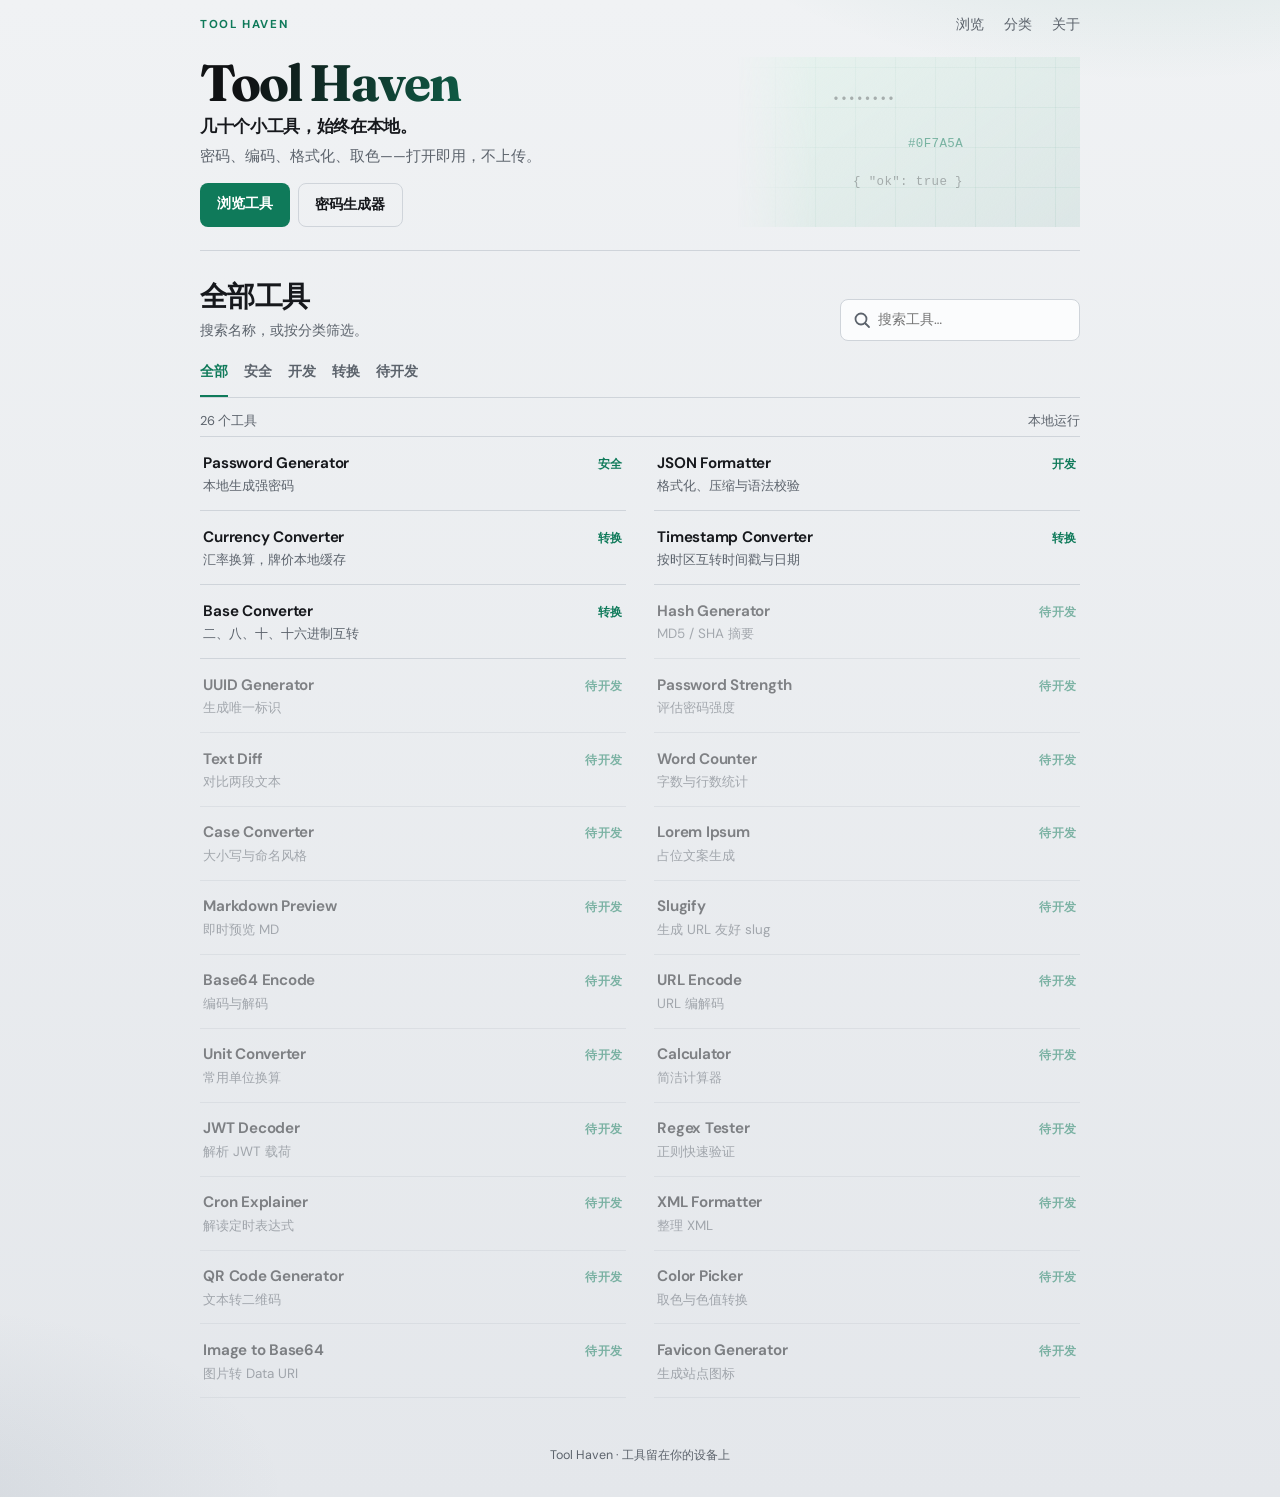
==== commit 9399f739: "Add base converter and unify small input radius." ====
--- a/index.html
+++ b/index.html
@@ -23,7 +23,9 @@
         "tool-currency": "tools/currency.html",
         "currency": "tools/currency.html",
         "tool-timestamp": "tools/timestamp.html",
-        "timestamp": "tools/timestamp.html"
+        "timestamp": "tools/timestamp.html",
+        "tool-base": "tools/base.html",
+        "base": "tools/base.html"
       };
       var h = (location.hash || "").replace(/^#/, "");
       if (map[h]) location.replace(map[h]);
@@ -93,6 +95,7 @@
         { name: "JSON Formatter", desc: "格式化、压缩与语法校验", cat: "dev", live: true, href: "tools/json.html" },
         { name: "Currency Converter", desc: "汇率换算，牌价本地缓存", cat: "convert", live: true, href: "tools/currency.html" },
         { name: "Timestamp Converter", desc: "按时区互转时间戳与日期", cat: "convert", live: true, href: "tools/timestamp.html" },
+        { name: "Base Converter", desc: "二、八、十、十六进制互转", cat: "convert", live: true, href: "tools/base.html" },
         { name: "Hash Generator", desc: "MD5 / SHA 摘要", cat: "pending" },
         { name: "UUID Generator", desc: "生成唯一标识", cat: "pending" },
         { name: "Password Strength", desc: "评估密码强度", cat: "pending" },
--- a/css/app.css
+++ b/css/app.css
@@ -117,6 +117,7 @@
     .btn {
       appearance: none;
       border: 0;
+      border-radius: 8px;
       font-family: var(--font-body);
       font-weight: 600;
       font-size: 0.9rem;
@@ -197,6 +198,7 @@
     .search {
       width: min(100%, 240px);
       border: 1px solid var(--line);
+      border-radius: 8px;
       background: var(--surface);
       padding: 0.6rem 0.85rem 0.6rem 2.3rem;
       font: inherit;
@@ -369,6 +371,7 @@
       min-height: 3.25rem;
       padding: 0.85rem 1rem;
       border: 1px solid var(--line);
+      border-radius: 8px;
       background: var(--surface);
       color: var(--ink);
       font-family: ui-monospace, "SFMono-Regular", Menlo, Consolas, monospace;
@@ -543,6 +546,7 @@
       margin-bottom: 0.75rem;
       padding: 0.65rem 0.85rem;
       border: 1px solid var(--line);
+      border-radius: 8px;
       background: var(--surface);
       font-size: 0.9rem;
       font-weight: 600;
@@ -578,6 +582,7 @@
       min-height: 280px;
       padding: 0.9rem 1rem;
       border: 1px solid var(--line);
+      border-radius: 8px;
       background: var(--surface);
       color: var(--ink);
       font-family: ui-monospace, "SFMono-Regular", Menlo, Consolas, monospace;
@@ -617,6 +622,7 @@
       min-height: 3.1rem;
       padding: 0.75rem 0.9rem;
       border: 1px solid var(--line);
+      border-radius: 8px;
       background: var(--surface);
       color: var(--ink);
       font-family: var(--font-body);
@@ -678,6 +684,7 @@
       min-height: 3.1rem;
       padding: 0.75rem 0.9rem;
       border: 1px solid var(--line);
+      border-radius: 8px;
       background: var(--surface);
       color: var(--ink);
       font-family: var(--font-body);
@@ -755,6 +762,16 @@
       overflow: hidden;
       clip: rect(0, 0, 0, 0);
       white-space: nowrap;
+    }
+
+    /* —— Base converter —— */
+    .base-fx-row input {
+      font-family: ui-monospace, "SFMono-Regular", Menlo, Consolas, monospace;
+      letter-spacing: 0.02em;
+    }
+
+    #baseError {
+      margin-top: 0.65rem;
     }
 
     @media (max-width: 640px) {
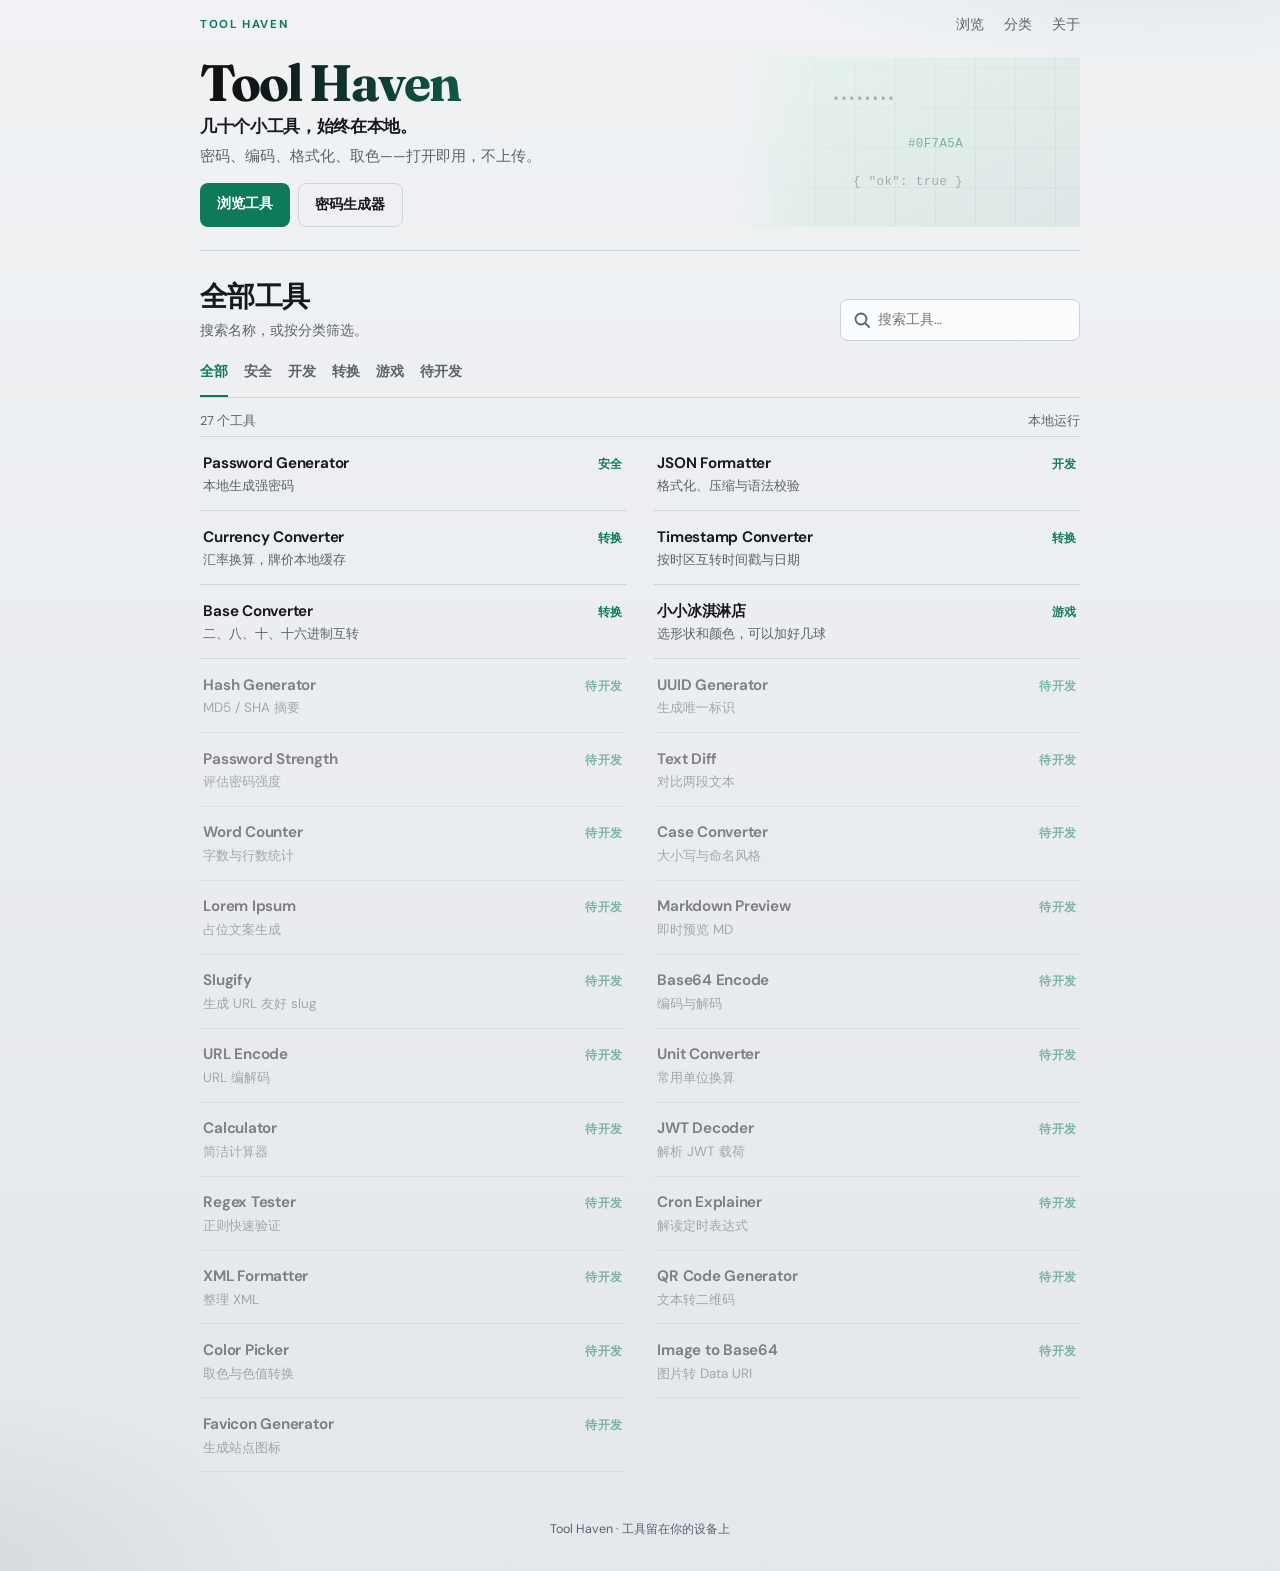
==== commit e31ee70a: "Add a kids ice cream shop game with stacked scoops." ====
--- a/index.html
+++ b/index.html
@@ -25,7 +25,9 @@
         "tool-timestamp": "tools/timestamp.html",
         "timestamp": "tools/timestamp.html",
         "tool-base": "tools/base.html",
-        "base": "tools/base.html"
+        "base": "tools/base.html",
+        "tool-ice-cream": "games/ice-cream.html",
+        "ice-cream": "games/ice-cream.html"
       };
       var h = (location.hash || "").replace(/^#/, "");
       if (map[h]) location.replace(map[h]);
@@ -73,6 +75,7 @@
         <button type="button" class="filter" data-cat="security">安全</button>
         <button type="button" class="filter" data-cat="dev">开发</button>
         <button type="button" class="filter" data-cat="convert">转换</button>
+        <button type="button" class="filter" data-cat="play">游戏</button>
         <button type="button" class="filter" data-cat="pending">待开发</button>
       </div>
 
@@ -96,6 +99,7 @@
         { name: "Currency Converter", desc: "汇率换算，牌价本地缓存", cat: "convert", live: true, href: "tools/currency.html" },
         { name: "Timestamp Converter", desc: "按时区互转时间戳与日期", cat: "convert", live: true, href: "tools/timestamp.html" },
         { name: "Base Converter", desc: "二、八、十、十六进制互转", cat: "convert", live: true, href: "tools/base.html" },
+        { name: "小小冰淇淋店", desc: "选形状和颜色，可以加好几球", cat: "play", live: true, href: "games/ice-cream.html" },
         { name: "Hash Generator", desc: "MD5 / SHA 摘要", cat: "pending" },
         { name: "UUID Generator", desc: "生成唯一标识", cat: "pending" },
         { name: "Password Strength", desc: "评估密码强度", cat: "pending" },
@@ -118,7 +122,7 @@
         { name: "Image to Base64", desc: "图片转 Data URI", cat: "pending" },
         { name: "Favicon Generator", desc: "生成站点图标", cat: "pending" }
       ];
-      var labels = { security: "安全", dev: "开发", convert: "转换", pending: "待开发" };
+      var labels = { security: "安全", dev: "开发", convert: "转换", play: "游戏", pending: "待开发" };
       var list = document.getElementById("list");
       var empty = document.getElementById("empty");
       var countLabel = document.getElementById("countLabel");
